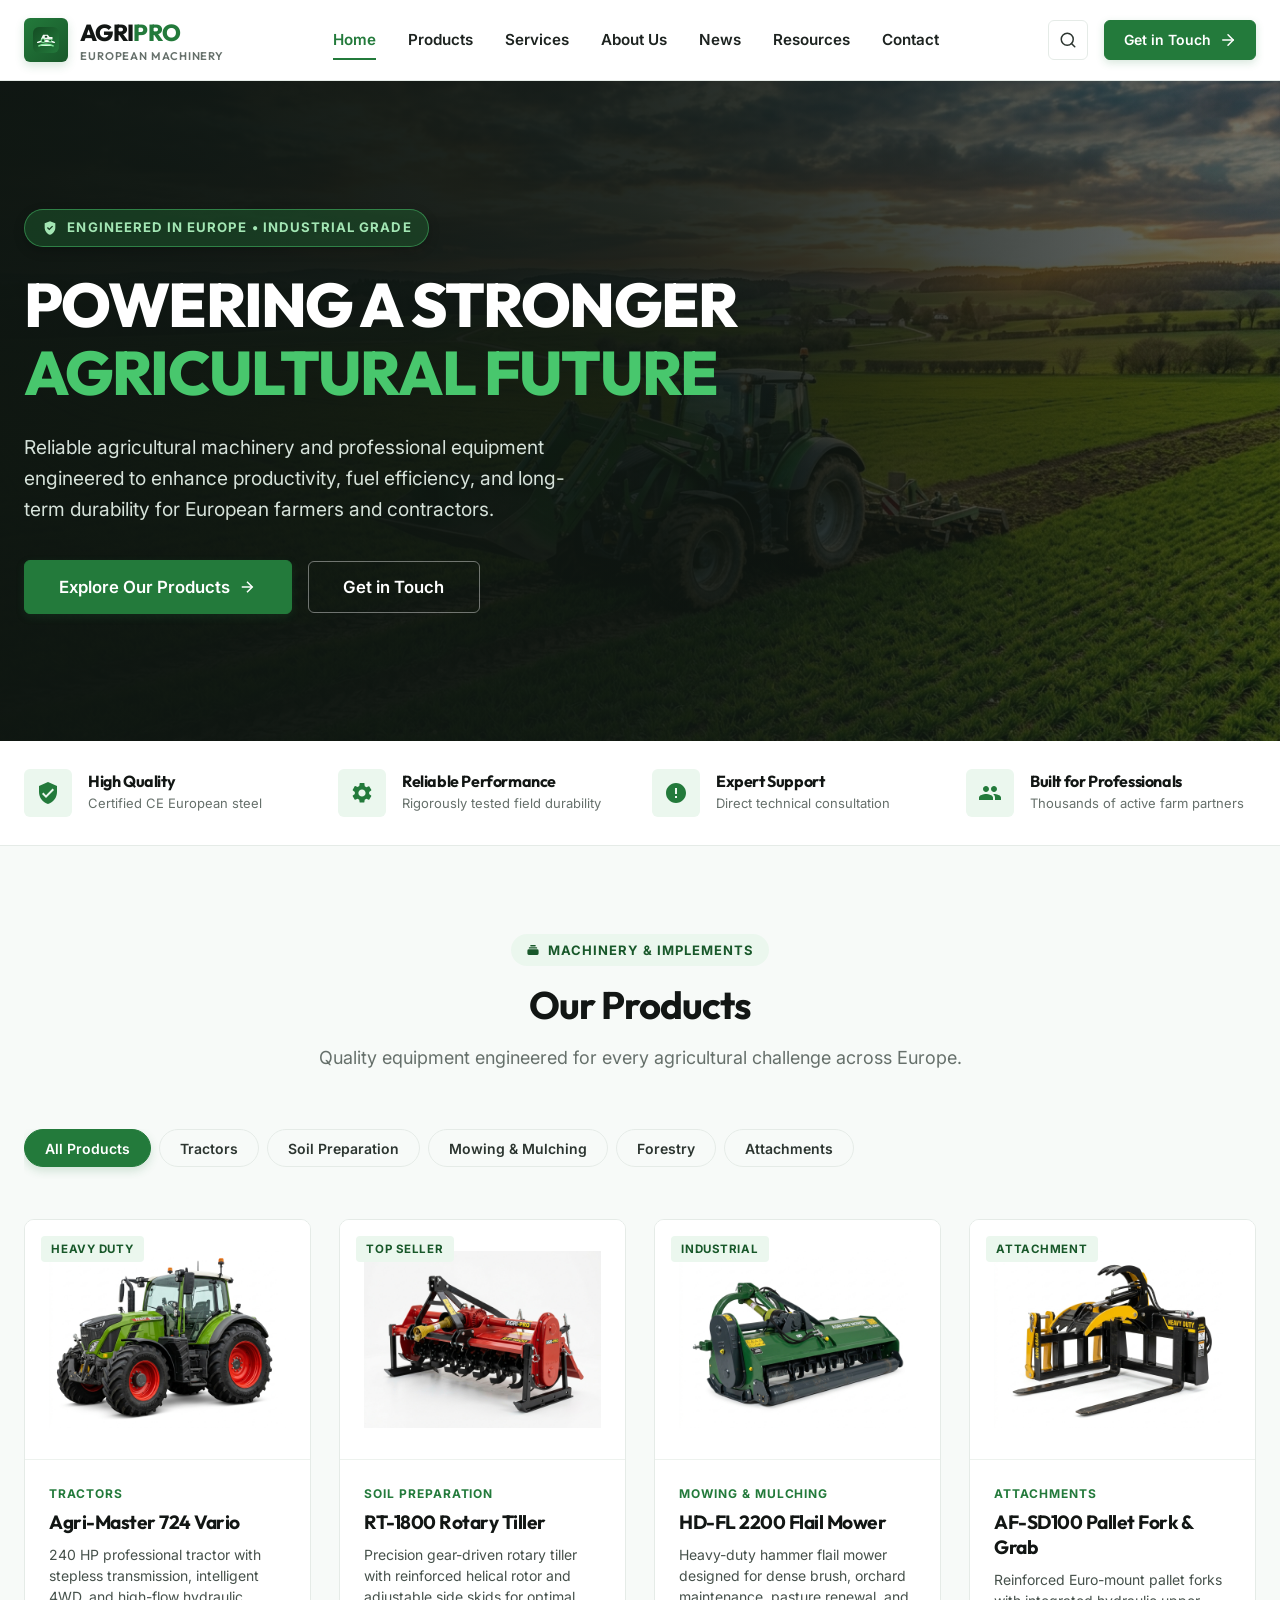
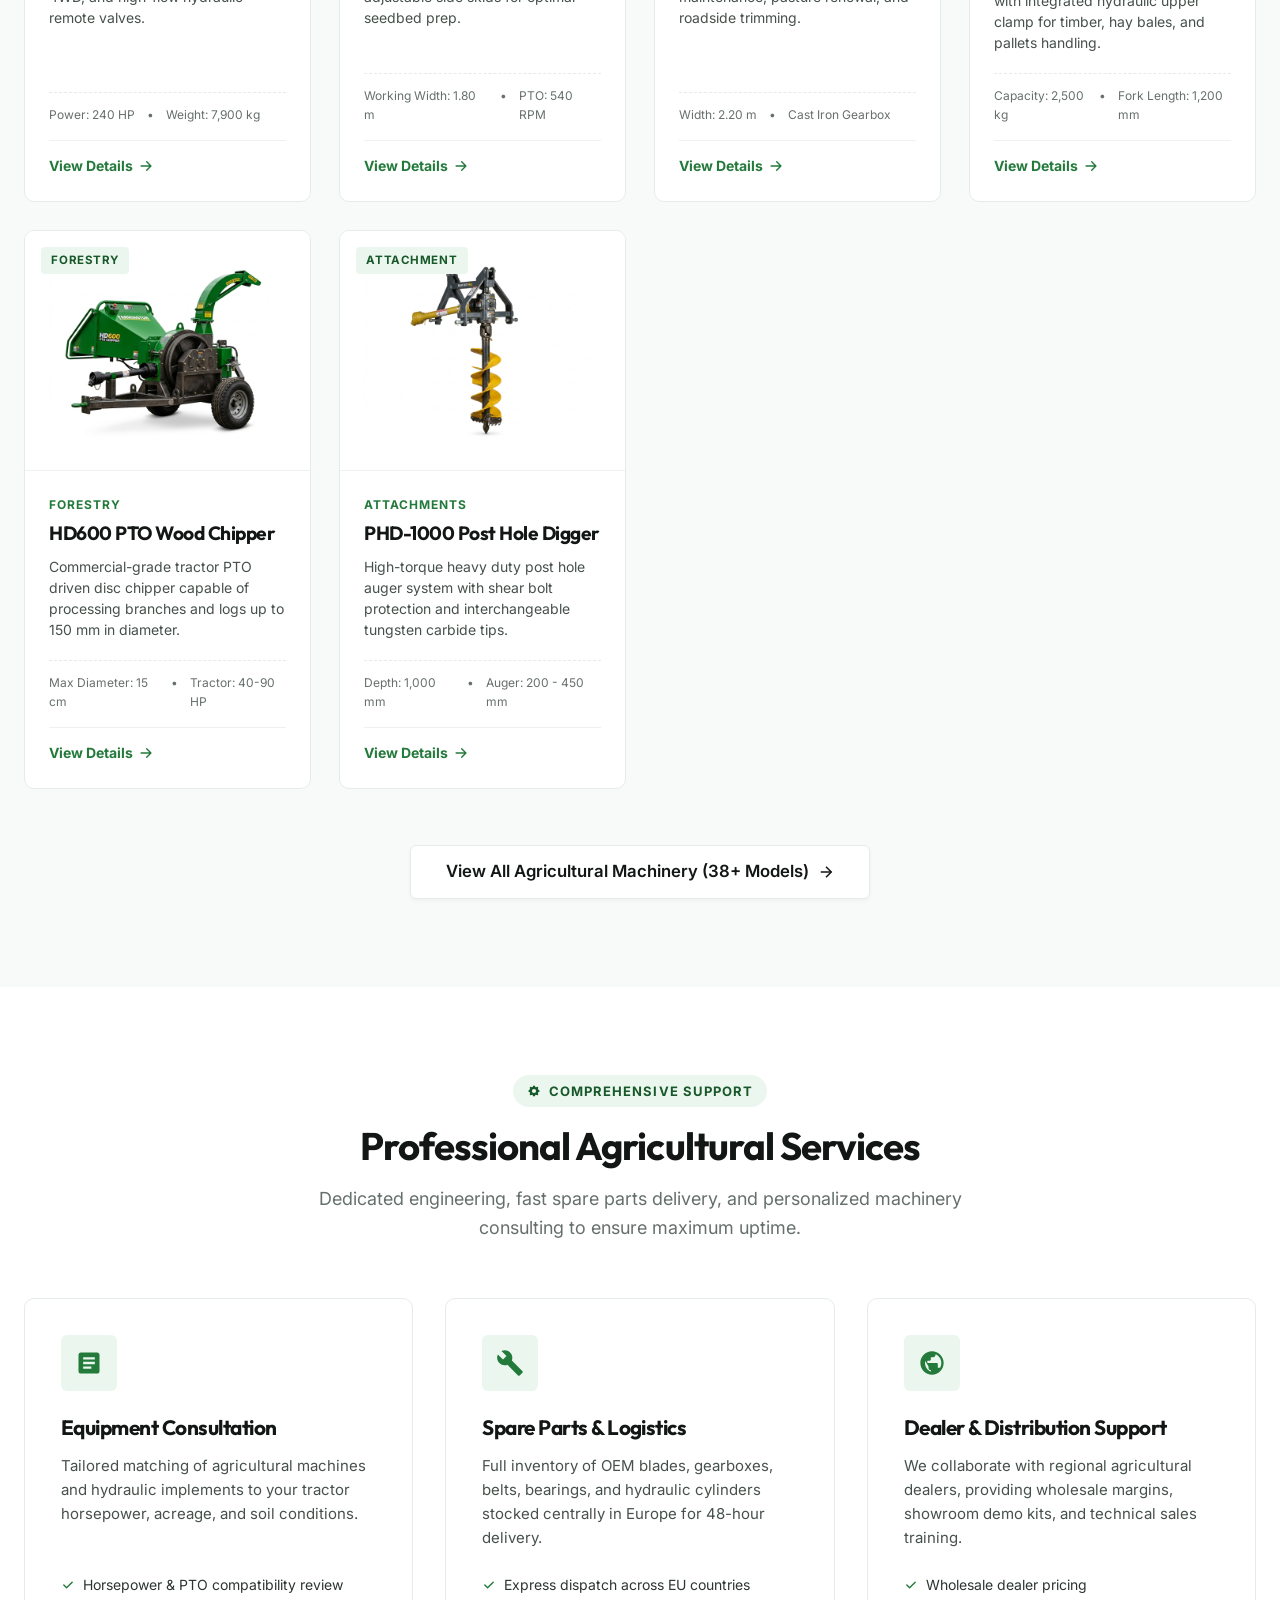
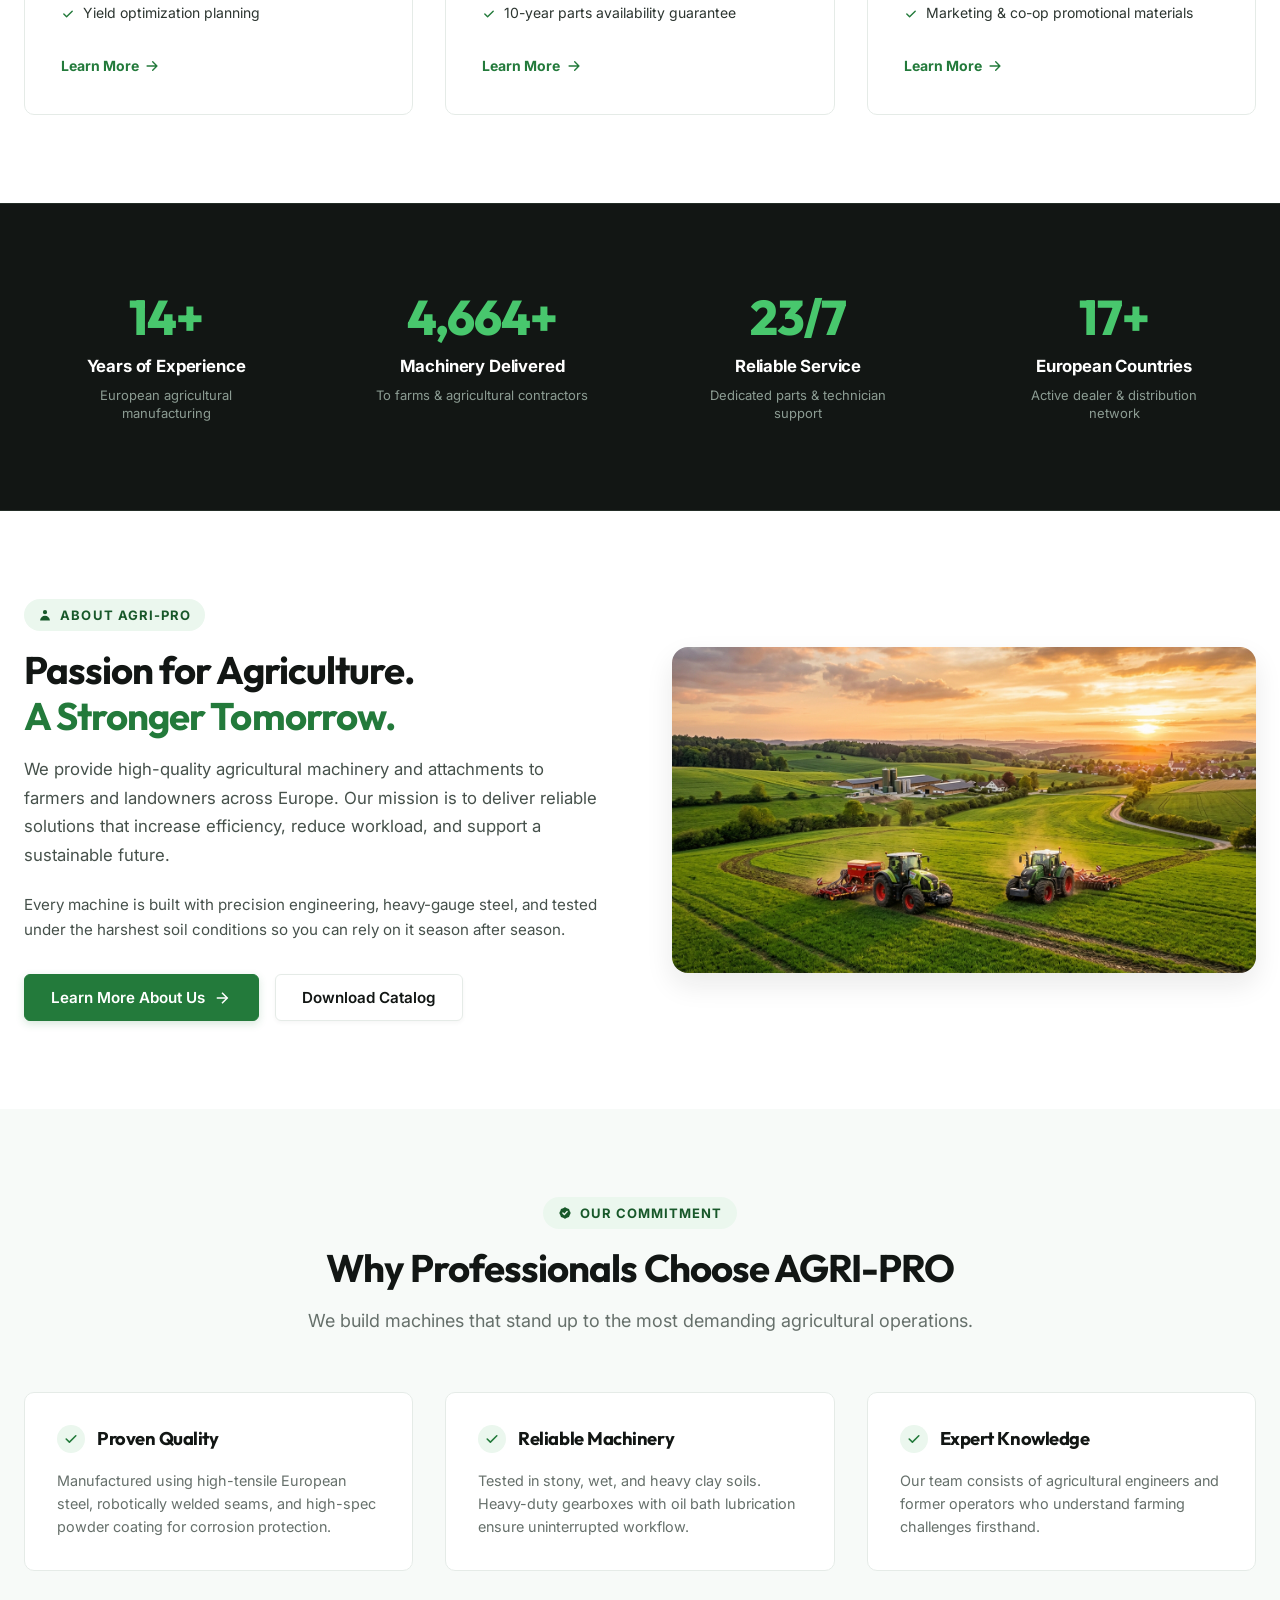
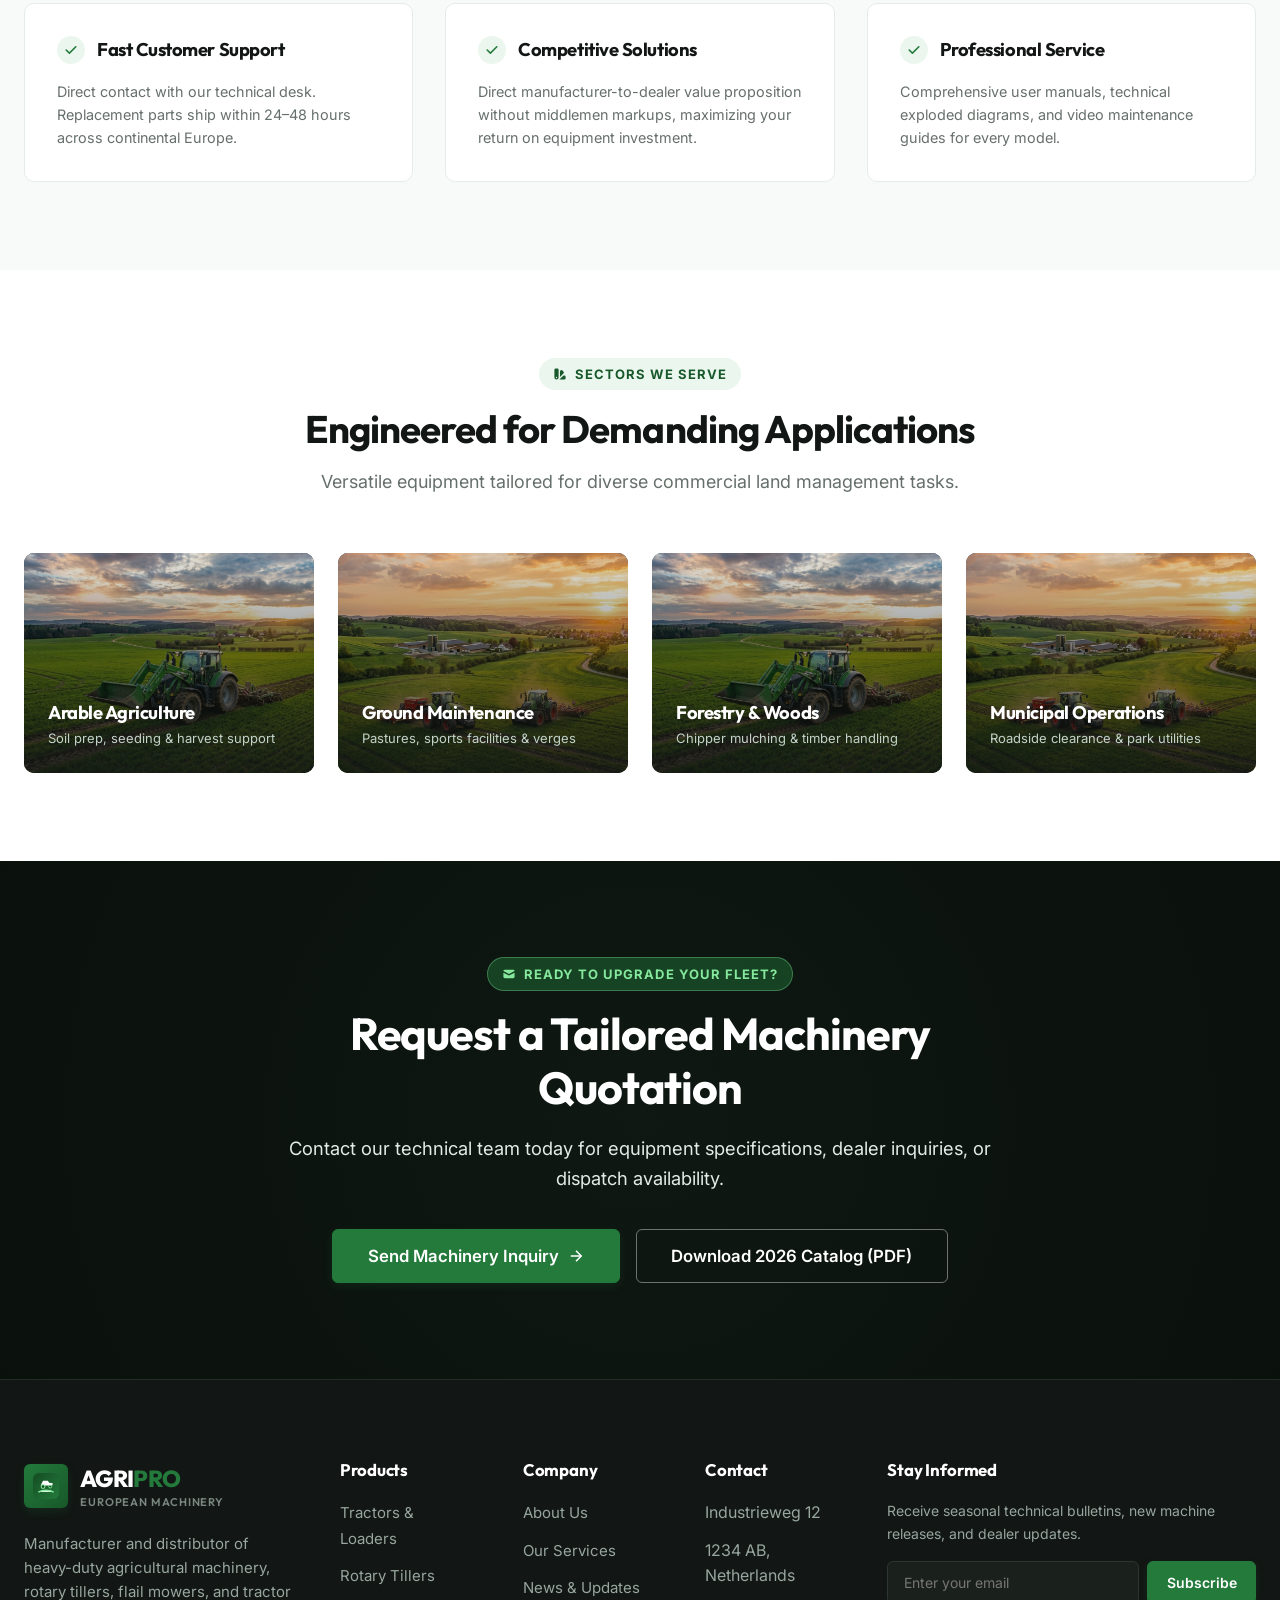
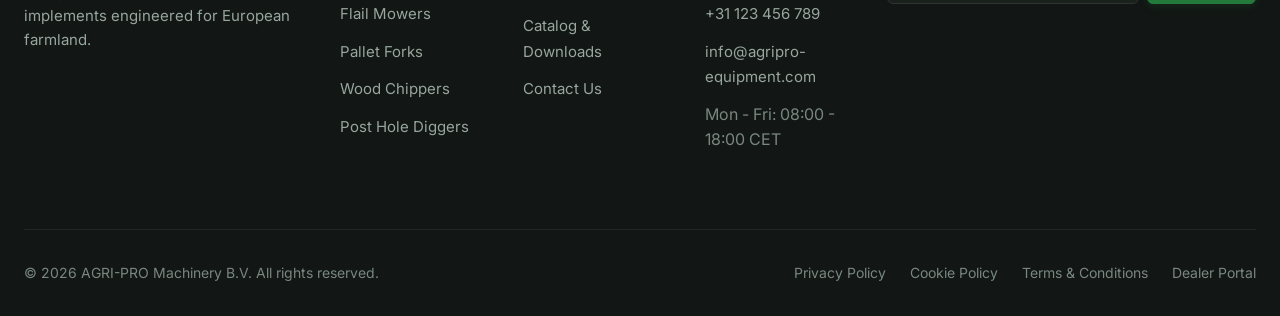
==== agri-pro/index.html @ d352b0c7 "deploy: ad2d31ff90c8fad6c8af17a814a53f827ebada97" ====
<!DOCTYPE html>
<html lang="en">
<head>
  <meta charset="UTF-8">
  <meta name="viewport" content="width=device-width, initial-scale=1.0">
  <title>AGRI-PRO | European Agricultural Machinery & Equipment</title>
  <meta name="description" content="Reliable European agricultural machinery, attachments and professional implements designed for peak productivity, durability, and performance.">
  <meta name="keywords" content="agricultural machinery, tractors, flail mowers, rotary tillers, farm equipment, European machinery">
  
  <!-- Open Graph / Meta -->
  <meta property="og:title" content="AGRI-PRO | European Agricultural Machinery & Equipment">
  <meta property="og:description" content="Built for agriculture professionals across Europe. High-performance tractors, tillers, mowers, and implements.">
  <meta property="og:type" content="website">
  <meta property="og:image" content="images/hero-tractor.jpg">

  <!-- Stylesheets -->
  <link rel="stylesheet" href="css/main.css">
  <link rel="stylesheet" href="css/components.css">
  <link rel="stylesheet" href="css/responsive.css">
</head>
<body>

  <!-- Sticky Site Header -->
  <header class="site-header" id="main-header">
    <div class="container">
      <div class="header-inner">
        <!-- Brand Logo -->
        <a href="index.html" class="brand-logo" aria-label="AGRI-PRO Home">
          <div class="brand-logo-icon">
            <svg viewBox="0 0 44 44" fill="none" xmlns="http://www.w3.org/2000/svg">
              <rect width="44" height="44" rx="10" fill="url(#brandGrad)" />
              <!-- Agricultural ground furrows -->
              <path d="M10 32C15.5 28.5 28.5 28.5 34 32" stroke="#85E89D" stroke-width="2.6" stroke-linecap="round" />
              <path d="M8 26C15 22.5 29 22.5 36 26" stroke="#FFFFFF" stroke-width="2.4" stroke-linecap="round" />
              <!-- Geometric tractor profile -->
              <path d="M13 21L17 13H25L28 17H33V21H13Z" fill="#FFFFFF" fill-opacity="0.95" />
              <circle cx="17" cy="23" r="3.2" fill="#144C23" stroke="#85E89D" stroke-width="1.8" />
              <circle cx="29" cy="23" r="2.4" fill="#144C23" stroke="#85E89D" stroke-width="1.6" />
              <path d="M20 15H24V18H20V15Z" fill="#144C23" />
              <defs>
                <linearGradient id="brandGrad" x1="0" y1="0" x2="44" y2="44" gradientUnits="userSpaceOnUse">
                  <stop stop-color="#144C23" />
                  <stop offset="1" stop-color="#237A3B" />
                </linearGradient>
              </defs>
            </svg>
          </div>
          <div>
            <div class="brand-logo-text">AGRI<span>PRO</span></div>
            <span class="brand-tagline">European Machinery</span>
          </div>
        </a>

        <!-- Desktop Navigation -->
        <nav class="desktop-nav" aria-label="Main Navigation">
          <a href="index.html" class="nav-link">Home</a>
          <a href="products.html" class="nav-link">Products</a>
          <a href="services.html" class="nav-link">Services</a>
          <a href="about.html" class="nav-link">About Us</a>
          <a href="news.html" class="nav-link">News</a>
          <a href="resources.html" class="nav-link">Resources</a>
          <a href="contact.html" class="nav-link">Contact</a>
        </nav>

        <!-- Header Actions -->
        <div class="header-actions">
          <button class="search-trigger-btn" aria-label="Search machinery">
            <svg width="18" height="18" viewBox="0 0 24 24" fill="none" stroke="currentColor" stroke-width="2" stroke-linecap="round" stroke-linejoin="round">
              <circle cx="11" cy="11" r="8"></circle>
              <line x1="21" y1="21" x2="16.65" y2="16.65"></line>
            </svg>
          </button>
          
          <a href="contact.html" class="btn btn-primary btn-sm">
            <span>Get in Touch</span>
            <svg width="16" height="16" viewBox="0 0 24 24" fill="none" stroke="currentColor" stroke-width="2" stroke-linecap="round" stroke-linejoin="round">
              <line x1="5" y1="12" x2="19" y2="12"></line>
              <polyline points="12 5 19 12 12 19"></polyline>
            </svg>
          </a>

          <!-- Mobile Hamburger Toggle -->
          <button class="hamburger-btn" aria-label="Open Navigation Menu">
            <svg width="22" height="22" viewBox="0 0 24 24" fill="none" stroke="currentColor" stroke-width="2" stroke-linecap="round" stroke-linejoin="round">
              <line x1="3" y1="12" x2="21" y2="12"></line>
              <line x1="3" y1="6" x2="21" y2="6"></line>
              <line x1="3" y1="18" x2="21" y2="18"></line>
            </svg>
          </button>
        </div>
      </div>
    </div>
  </header>

  <!-- Mobile Drawer Navigation -->
  <div class="mobile-nav-backdrop"></div>
  <aside class="mobile-nav-drawer" aria-label="Mobile Navigation">
    <div class="mobile-nav-header">
      <div class="brand-logo">
        <div class="brand-logo-icon">
          <svg viewBox="0 0 44 44" fill="none" xmlns="http://www.w3.org/2000/svg">
            <rect width="44" height="44" rx="10" fill="#237A3B" />
            <path d="M10 32C15.5 28.5 28.5 28.5 34 32" stroke="#85E89D" stroke-width="2.6" stroke-linecap="round" />
            <path d="M13 21L17 13H25L28 17H33V21H13Z" fill="#FFFFFF" />
            <circle cx="17" cy="23" r="3.2" fill="#144C23" stroke="#85E89D" stroke-width="1.8" />
            <circle cx="29" cy="23" r="2.4" fill="#144C23" stroke="#85E89D" stroke-width="1.6" />
          </svg>
        </div>
        <div class="brand-logo-text">AGRI<span>PRO</span></div>
      </div>
      <button class="mobile-close-btn" aria-label="Close Navigation">
        <svg width="22" height="22" viewBox="0 0 24 24" fill="none" stroke="currentColor" stroke-width="2">
          <line x1="18" y1="6" x2="6" y2="18"></line>
          <line x1="6" y1="6" x2="18" y2="18"></line>
        </svg>
      </button>
    </div>

    <nav class="mobile-nav-links">
      <a href="index.html">Home</a>
      <a href="products.html">Products</a>
      <a href="services.html">Services</a>
      <a href="about.html">About Us</a>
      <a href="news.html">News & Articles</a>
      <a href="resources.html">Resources & Downloads</a>
      <a href="contact.html">Contact Us</a>
    </nav>

    <div class="mobile-nav-footer">
      <p>Direct Inquiries & Support</p>
      <a href="tel:+31123456789">+31 (0) 123 456 789</a>
      <div style="margin-top: 1rem;">
        <a href="contact.html" class="btn btn-primary" style="width: 100%;">Request Quote</a>
      </div>
    </div>
  </aside>

  <!-- Search Modal -->
  <div class="search-modal">
    <div class="search-modal-card">
      <div class="search-input-box">
        <svg width="22" height="22" viewBox="0 0 24 24" fill="none" stroke="currentColor" stroke-width="2">
          <circle cx="11" cy="11" r="8"></circle>
          <line x1="21" y1="21" x2="16.65" y2="16.65"></line>
        </svg>
        <input type="text" placeholder="Search tractors, tillers, flail mowers, spare parts...">
        <button class="search-close-btn" aria-label="Close search">
          <svg width="20" height="20" viewBox="0 0 24 24" fill="none" stroke="currentColor" stroke-width="2">
            <line x1="18" y1="6" x2="6" y2="18"></line>
            <line x1="6" y1="6" x2="18" y2="18"></line>
          </svg>
        </button>
      </div>
      <p style="margin-top: 1rem; font-size: 0.85rem; color: var(--text-muted);">
        Popular searches: Rotary Tillers, Flail Mowers, Pallet Forks, 3-Point Hitch Attachments, PTO Wood Chippers
      </p>
    </div>
  </div>

  <main>
    <!-- HERO SECTION WITH VIDEO BACKGROUND -->
    <section class="hero-section">
      <!-- Background Video with Fallback Poster Image -->
      <video class="hero-video-bg" autoplay muted loop playsinline poster="images/hero-tractor.jpg">
        <source src="videos/drone.mp4" type="video/mp4">
        <source src="drone.mp4" type="video/mp4">
        <source src="videos/hero-machinery.mp4" type="video/mp4">
      </video>
      <div class="hero-overlay"></div>

      <div class="container">
        <div class="hero-content reveal-fade is-revealed">
          <div class="hero-tag">
            <!-- CE European Certified Quality Shield Icon -->
            <svg viewBox="0 0 24 24" fill="currentColor">
              <path d="M12 2L4 5v6.09c0 5.05 3.41 9.76 8 10.91 4.59-1.15 8-5.86 8-10.91V5l-8-3zm-1.06 13.54L7.4 12l1.41-1.41 2.12 2.12 4.24-4.24 1.41 1.41-5.64 5.66z"/>
            </svg>
            <span>Engineered in Europe &bull; Industrial Grade</span>
          </div>
          <h1 class="hero-title">
            Powering a Stronger
            <span class="text-green">Agricultural Future</span>
          </h1>
          <p class="hero-description">
            Reliable agricultural machinery and professional equipment engineered to enhance productivity, fuel efficiency, and long-term durability for European farmers and contractors.
          </p>
          <div class="hero-cta-group">
            <a href="products.html" class="btn btn-primary btn-lg">
              <span>Explore Our Products</span>
              <svg width="18" height="18" viewBox="0 0 24 24" fill="none" stroke="currentColor" stroke-width="2">
                <line x1="5" y1="12" x2="19" y2="12"></line>
                <polyline points="12 5 19 12 12 19"></polyline>
              </svg>
            </a>
            <a href="contact.html" class="btn btn-outline-white btn-lg">
              <span>Get in Touch</span>
            </a>
          </div>
        </div>
      </div>
    </section>

    <!-- TRUST / VALUE INDICATORS STRIP -->
    <section class="trust-strip">
      <div class="container">
        <div class="trust-grid stagger-items reveal-fade">
          <div class="trust-item">
            <div class="trust-icon-box">
              <svg viewBox="0 0 24 24">
                <path d="M12 1L3 5v6c0 5.55 3.84 10.74 9 12 5.16-1.26 9-6.45 9-12V5l-9-4zm-2 16l-4-4 1.41-1.41L10 14.17l6.59-6.59L18 9l-8 8z"/>
              </svg>
            </div>
            <div class="trust-text">
              <h4>High Quality</h4>
              <p>Certified CE European steel</p>
            </div>
          </div>

          <div class="trust-item">
            <div class="trust-icon-box">
              <svg viewBox="0 0 24 24">
                <path d="M19.14 12.94c.04-.3.06-.61.06-.94 0-.32-.02-.64-.07-.94l2.03-1.58a.49.49 0 0 0 .12-.61l-1.92-3.32a.488.488 0 0 0-.59-.22l-2.39.96c-.5-.38-1.03-.7-1.62-.94l-.36-2.54A.484.484 0 0 0 13.9 2h-3.8c-.24 0-.44.17-.47.41l-.36 2.54c-.59.24-1.13.57-1.62.94l-2.39-.96c-.22-.08-.47 0-.59.22L2.74 8.87c-.12.21-.08.47.12.61l2.03 1.58c-.05.3-.09.63-.09.94s.02.64.07.94l-2.03 1.58a.49.49 0 0 0-.12.61l1.92 3.32c.12.22.37.29.59.22l2.39-.96c.5.38 1.03.7 1.62.94l.36 2.54c.05.24.24.41.48.41h3.8c.24 0 .44-.17.47-.41l.36-2.54c.59-.24 1.13-.56 1.62-.94l2.39.96c.22.08.47 0 .59-.22l1.92-3.32c.12-.22.07-.47-.12-.61l-2.01-1.58zM12 15.6c-1.98 0-3.6-1.62-3.6-3.6s1.62-3.6 3.6-3.6 3.6 1.62 3.6 3.6-1.62 3.6-3.6 3.6z"/>
              </svg>
            </div>
            <div class="trust-text">
              <h4>Reliable Performance</h4>
              <p>Rigorously tested field durability</p>
            </div>
          </div>

          <div class="trust-item">
            <div class="trust-icon-box">
              <svg viewBox="0 0 24 24">
                <path d="M12 2C6.48 2 2 6.48 2 12s4.48 10 10 10 10-4.48 10-10S17.52 2 12 2zm1 15h-2v-2h2v2zm0-4h-2V7h2v6z"/>
              </svg>
            </div>
            <div class="trust-text">
              <h4>Expert Support</h4>
              <p>Direct technical consultation</p>
            </div>
          </div>

          <div class="trust-item">
            <div class="trust-icon-box">
              <svg viewBox="0 0 24 24">
                <path d="M16 11c1.66 0 2.99-1.34 2.99-3S17.66 5 16 5c-1.66 0-3 1.34-3 3s1.34 3 3 3zm-8 0c1.66 0 2.99-1.34 2.99-3S9.66 5 8 5C6.34 5 5 6.34 5 8s1.34 3 3 3zm0 2c-2.33 0-7 1.17-7 3.5V19h14v-2.5c0-2.33-4.67-3.5-7-3.5zm8 0c-.29 0-.62.02-.97.05 1.16.84 1.97 1.97 1.97 3.45V19h6v-2.5c0-2.33-4.67-3.5-7-3.5z"/>
              </svg>
            </div>
            <div class="trust-text">
              <h4>Built for Professionals</h4>
              <p>Thousands of active farm partners</p>
            </div>
          </div>
        </div>
      </div>
    </section>

    <!-- PRODUCTS SHOWCASE SECTION -->
    <section class="section-padding bg-light" id="products">
      <div class="container">
        <div class="section-header text-center reveal-fade">
          <div class="section-tag">
            <svg viewBox="0 0 20 20"><path d="M7 3a1 1 0 000 2h6a1 1 0 100-2H7zM4 7a1 1 0 011-1h10a1 1 0 110 2H5a1 1 0 01-1-1zM2 11a2 2 0 012-2h12a2 2 0 012 2v4a2 2 0 01-2 2H4a2 2 0 01-2-2v-4z"/></svg>
            <span>Machinery & Implements</span>
          </div>
          <h2 class="section-title">Our Products</h2>
          <p class="section-subtitle">Quality equipment engineered for every agricultural challenge across Europe.</p>
        </div>

        <!-- Filter Buttons -->
        <div class="filter-tabs-wrapper reveal-fade">
          <button class="filter-btn active" data-filter="all">All Products</button>
          <button class="filter-btn" data-filter="tractors">Tractors</button>
          <button class="filter-btn" data-filter="soil">Soil Preparation</button>
          <button class="filter-btn" data-filter="mowing">Mowing & Mulching</button>
          <button class="filter-btn" data-filter="forestry">Forestry</button>
          <button class="filter-btn" data-filter="attachments">Attachments</button>
        </div>

        <!-- Products Grid -->
        <div class="products-grid stagger-items reveal-fade">
          <!-- Card 1: Tractor -->
          <article class="product-card" data-category="tractors">
            <div class="product-image-box">
              <span class="product-badge">Heavy Duty</span>
              <img src="images/product-tractor.jpg" alt="Vario 724 Agricultural Tractor" loading="lazy">
            </div>
            <div class="product-content">
              <span class="product-category">Tractors</span>
              <h3 class="product-title">Agri-Master 724 Vario</h3>
              <p class="product-excerpt">240 HP professional tractor with stepless transmission, intelligent 4WD, and high-flow hydraulic remote valves.</p>
              <div class="product-meta-specs">
                <span class="product-meta-item">Power: 240 HP</span>
                <span>&bull;</span>
                <span class="product-meta-item">Weight: 7,900 kg</span>
              </div>
              <div class="product-cta-row">
                <a href="product-detail.html" class="product-link-btn">
                  <span>View Details</span>
                  <svg viewBox="0 0 20 20"><path fill-rule="evenodd" d="M10.293 3.293a1 1 0 011.414 0l6 6a1 1 0 010 1.414l-6 6a1 1 0 01-1.414-1.414L14.586 11H3a1 1 0 110-2h11.586l-4.293-4.293a1 1 0 010-1.414z" clip-rule="evenodd"/></svg>
                </a>
              </div>
            </div>
          </article>

          <!-- Card 2: Rotary Tiller -->
          <article class="product-card" data-category="soil">
            <div class="product-image-box">
              <span class="product-badge">Top Seller</span>
              <img src="images/product-rotary-tiller.jpg" alt="RT-1800 Heavy Duty Rotary Tiller" loading="lazy">
            </div>
            <div class="product-content">
              <span class="product-category">Soil Preparation</span>
              <h3 class="product-title">RT-1800 Rotary Tiller</h3>
              <p class="product-excerpt">Precision gear-driven rotary tiller with reinforced helical rotor and adjustable side skids for optimal seedbed prep.</p>
              <div class="product-meta-specs">
                <span class="product-meta-item">Working Width: 1.80 m</span>
                <span>&bull;</span>
                <span class="product-meta-item">PTO: 540 RPM</span>
              </div>
              <div class="product-cta-row">
                <a href="product-detail.html" class="product-link-btn">
                  <span>View Details</span>
                  <svg viewBox="0 0 20 20"><path fill-rule="evenodd" d="M10.293 3.293a1 1 0 011.414 0l6 6a1 1 0 010 1.414l-6 6a1 1 0 01-1.414-1.414L14.586 11H3a1 1 0 110-2h11.586l-4.293-4.293a1 1 0 010-1.414z" clip-rule="evenodd"/></svg>
                </a>
              </div>
            </div>
          </article>

          <!-- Card 3: Flail Mower -->
          <article class="product-card" data-category="mowing">
            <div class="product-image-box">
              <span class="product-badge">Industrial</span>
              <img src="images/product-flail-mower.jpg" alt="HD-FL 2200 Agricultural Flail Mower" loading="lazy">
            </div>
            <div class="product-content">
              <span class="product-category">Mowing & Mulching</span>
              <h3 class="product-title">HD-FL 2200 Flail Mower</h3>
              <p class="product-excerpt">Heavy-duty hammer flail mower designed for dense brush, orchard maintenance, pasture renewal, and roadside trimming.</p>
              <div class="product-meta-specs">
                <span class="product-meta-item">Width: 2.20 m</span>
                <span>&bull;</span>
                <span class="product-meta-item">Cast Iron Gearbox</span>
              </div>
              <div class="product-cta-row">
                <a href="product-detail.html" class="product-link-btn">
                  <span>View Details</span>
                  <svg viewBox="0 0 20 20"><path fill-rule="evenodd" d="M10.293 3.293a1 1 0 011.414 0l6 6a1 1 0 010 1.414l-6 6a1 1 0 01-1.414-1.414L14.586 11H3a1 1 0 110-2h11.586l-4.293-4.293a1 1 0 010-1.414z" clip-rule="evenodd"/></svg>
                </a>
              </div>
            </div>
          </article>

          <!-- Card 4: Pallet Forks Attachment -->
          <article class="product-card" data-category="attachments">
            <div class="product-image-box">
              <span class="product-badge">Attachment</span>
              <img src="images/product-pallet-fork.jpg" alt="AF-SD100 Heavy Duty Pallet Forks" loading="lazy">
            </div>
            <div class="product-content">
              <span class="product-category">Attachments</span>
              <h3 class="product-title">AF-SD100 Pallet Fork & Grab</h3>
              <p class="product-excerpt">Reinforced Euro-mount pallet forks with integrated hydraulic upper clamp for timber, hay bales, and pallets handling.</p>
              <div class="product-meta-specs">
                <span class="product-meta-item">Capacity: 2,500 kg</span>
                <span>&bull;</span>
                <span class="product-meta-item">Fork Length: 1,200 mm</span>
              </div>
              <div class="product-cta-row">
                <a href="product-detail.html" class="product-link-btn">
                  <span>View Details</span>
                  <svg viewBox="0 0 20 20"><path fill-rule="evenodd" d="M10.293 3.293a1 1 0 011.414 0l6 6a1 1 0 010 1.414l-6 6a1 1 0 01-1.414-1.414L14.586 11H3a1 1 0 110-2h11.586l-4.293-4.293a1 1 0 010-1.414z" clip-rule="evenodd"/></svg>
                </a>
              </div>
            </div>
          </article>

          <!-- Card 5: Wood Chipper -->
          <article class="product-card" data-category="forestry">
            <div class="product-image-box">
              <span class="product-badge">Forestry</span>
              <img src="images/product-wood-chipper.jpg" alt="HD600 PTO Wood Chipper" loading="lazy">
            </div>
            <div class="product-content">
              <span class="product-category">Forestry</span>
              <h3 class="product-title">HD600 PTO Wood Chipper</h3>
              <p class="product-excerpt">Commercial-grade tractor PTO driven disc chipper capable of processing branches and logs up to 150 mm in diameter.</p>
              <div class="product-meta-specs">
                <span class="product-meta-item">Max Diameter: 15 cm</span>
                <span>&bull;</span>
                <span class="product-meta-item">Tractor: 40-90 HP</span>
              </div>
              <div class="product-cta-row">
                <a href="product-detail.html" class="product-link-btn">
                  <span>View Details</span>
                  <svg viewBox="0 0 20 20"><path fill-rule="evenodd" d="M10.293 3.293a1 1 0 011.414 0l6 6a1 1 0 010 1.414l-6 6a1 1 0 01-1.414-1.414L14.586 11H3a1 1 0 110-2h11.586l-4.293-4.293a1 1 0 010-1.414z" clip-rule="evenodd"/></svg>
                </a>
              </div>
            </div>
          </article>

          <!-- Card 6: Post Hole Digger -->
          <article class="product-card" data-category="attachments">
            <div class="product-image-box">
              <span class="product-badge">Attachment</span>
              <img src="images/product-post-hole-digger.jpg" alt="PHD-1000 Post Hole Digger" loading="lazy">
            </div>
            <div class="product-content">
              <span class="product-category">Attachments</span>
              <h3 class="product-title">PHD-1000 Post Hole Digger</h3>
              <p class="product-excerpt">High-torque heavy duty post hole auger system with shear bolt protection and interchangeable tungsten carbide tips.</p>
              <div class="product-meta-specs">
                <span class="product-meta-item">Depth: 1,000 mm</span>
                <span>&bull;</span>
                <span class="product-meta-item">Auger: 200 - 450 mm</span>
              </div>
              <div class="product-cta-row">
                <a href="product-detail.html" class="product-link-btn">
                  <span>View Details</span>
                  <svg viewBox="0 0 20 20"><path fill-rule="evenodd" d="M10.293 3.293a1 1 0 011.414 0l6 6a1 1 0 010 1.414l-6 6a1 1 0 01-1.414-1.414L14.586 11H3a1 1 0 110-2h11.586l-4.293-4.293a1 1 0 010-1.414z" clip-rule="evenodd"/></svg>
                </a>
              </div>
            </div>
          </article>
        </div>

        <div style="text-align: center; margin-top: 3.5rem;" class="reveal-fade">
          <a href="products.html" class="btn btn-secondary btn-lg">
            <span>View All Agricultural Machinery (38+ Models)</span>
            <svg width="18" height="18" viewBox="0 0 24 24" fill="none" stroke="currentColor" stroke-width="2"><line x1="5" y1="12" x2="19" y2="12"></line><polyline points="12 5 19 12 12 19"></polyline></svg>
          </a>
        </div>
      </div>
    </section>

    <!-- SERVICES SECTION -->
    <section class="section-padding" id="services">
      <div class="container">
        <div class="section-header text-center reveal-fade">
          <div class="section-tag">
            <svg viewBox="0 0 20 20"><path fill-rule="evenodd" d="M11.49 3.17c-.38-1.56-2.6-1.56-2.98 0a1.532 1.532 0 01-2.286.948c-1.372-.836-2.942.734-2.106 2.106.54.886.061 2.042-.947 2.287-1.561.379-1.561 2.6 0 2.978a1.532 1.532 0 01.947 2.287c-.836 1.372.734 2.942 2.106 2.106a1.532 1.532 0 012.287.947c.379 1.561 2.6 1.561 2.978 0a1.533 1.533 0 012.287-.947c1.372.836 2.942-.734 2.106-2.106a1.533 1.533 0 01.947-2.287c1.561-.379 1.561-2.6 0-2.978a1.532 1.532 0 01-.947-2.287c.836-1.372-.734-2.942-2.106-2.106a1.532 1.532 0 01-2.287-.947zM10 13a3 3 0 100-6 3 3 0 000 6z" clip-rule="evenodd"/></svg>
            <span>Comprehensive Support</span>
          </div>
          <h2 class="section-title">Professional Agricultural Services</h2>
          <p class="section-subtitle">Dedicated engineering, fast spare parts delivery, and personalized machinery consulting to ensure maximum uptime.</p>
        </div>

        <div class="services-grid stagger-items reveal-fade">
          <!-- Service 1 -->
          <div class="service-card">
            <div class="service-icon-box">
              <svg viewBox="0 0 24 24"><path d="M19 3H5c-1.1 0-2 .9-2 2v14c0 1.1.9 2 2 2h14c1.1 0 2-.9 2-2V5c0-1.1-.9-2-2-2zm-5 14H7v-2h7v2zm3-4H7v-2h10v2zm0-4H7V7h10v2z"/></svg>
            </div>
            <h3 class="service-title">Equipment Consultation</h3>
            <p class="service-description">Tailored matching of agricultural machines and hydraulic implements to your tractor horsepower, acreage, and soil conditions.</p>
            <ul class="service-features-list">
              <li>
                <svg viewBox="0 0 20 20"><path fill-rule="evenodd" d="M16.707 5.293a1 1 0 010 1.414l-8 8a1 1 0 01-1.414 0l-4-4a1 1 0 011.414-1.414L8 12.586l7.293-7.293a1 1 0 011.414 0z" clip-rule="evenodd"/></svg>
                <span>Horsepower & PTO compatibility review</span>
              </li>
              <li>
                <svg viewBox="0 0 20 20"><path fill-rule="evenodd" d="M16.707 5.293a1 1 0 010 1.414l-8 8a1 1 0 01-1.414 0l-4-4a1 1 0 011.414-1.414L8 12.586l7.293-7.293a1 1 0 011.414 0z" clip-rule="evenodd"/></svg>
                <span>Yield optimization planning</span>
              </li>
            </ul>
            <a href="services.html" class="product-link-btn">
              <span>Learn More</span>
              <svg viewBox="0 0 20 20"><path fill-rule="evenodd" d="M10.293 3.293a1 1 0 011.414 0l6 6a1 1 0 010 1.414l-6 6a1 1 0 01-1.414-1.414L14.586 11H3a1 1 0 110-2h11.586l-4.293-4.293a1 1 0 010-1.414z" clip-rule="evenodd"/></svg>
            </a>
          </div>

          <!-- Service 2 -->
          <div class="service-card">
            <div class="service-icon-box">
              <svg viewBox="0 0 24 24"><path d="M22.7 19l-9.1-9.1c.9-2.3.4-5-1.5-6.9-2-2-5-2.4-7.4-1.3L9 6 6 9 1.6 4.7C.4 7.1.9 10.1 2.9 12.1c1.9 1.9 4.6 2.4 6.9 1.5l9.1 9.1c.4.4 1 .4 1.4 0l2.3-2.3c.5-.4.5-1.1.1-1.4z"/></svg>
            </div>
            <h3 class="service-title">Spare Parts & Logistics</h3>
            <p class="service-description">Full inventory of OEM blades, gearboxes, belts, bearings, and hydraulic cylinders stocked centrally in Europe for 48-hour delivery.</p>
            <ul class="service-features-list">
              <li>
                <svg viewBox="0 0 20 20"><path fill-rule="evenodd" d="M16.707 5.293a1 1 0 010 1.414l-8 8a1 1 0 01-1.414 0l-4-4a1 1 0 011.414-1.414L8 12.586l7.293-7.293a1 1 0 011.414 0z" clip-rule="evenodd"/></svg>
                <span>Express dispatch across EU countries</span>
              </li>
              <li>
                <svg viewBox="0 0 20 20"><path fill-rule="evenodd" d="M16.707 5.293a1 1 0 010 1.414l-8 8a1 1 0 01-1.414 0l-4-4a1 1 0 011.414-1.414L8 12.586l7.293-7.293a1 1 0 011.414 0z" clip-rule="evenodd"/></svg>
                <span>10-year parts availability guarantee</span>
              </li>
            </ul>
            <a href="services.html" class="product-link-btn">
              <span>Learn More</span>
              <svg viewBox="0 0 20 20"><path fill-rule="evenodd" d="M10.293 3.293a1 1 0 011.414 0l6 6a1 1 0 010 1.414l-6 6a1 1 0 01-1.414-1.414L14.586 11H3a1 1 0 110-2h11.586l-4.293-4.293a1 1 0 010-1.414z" clip-rule="evenodd"/></svg>
            </a>
          </div>

          <!-- Service 3 -->
          <div class="service-card">
            <div class="service-icon-box">
              <svg viewBox="0 0 24 24"><path d="M12 2C6.48 2 2 6.48 2 12s4.48 10 10 10 10-4.48 10-10S17.52 2 12 2zm1 17.93c-3.95-.49-7-3.85-7-7.93 0-.62.08-1.21.21-1.79L9 15v1c0 1.1.9 2 2 2v1.93zm6.9-2.54c-.26-.81-1-1.39-1.9-1.39h-1v-3c0-.55-.45-1-1-1H8v-2h2c.55 0 1-.45 1-1V7h2c1.1 0 2-.9 2-2v-.41c2.93 1.19 5 4.06 5 7.41 0 2.08-.8 3.97-2.1 5.39z"/></svg>
            </div>
            <h3 class="service-title">Dealer & Distribution Support</h3>
            <p class="service-description">We collaborate with regional agricultural dealers, providing wholesale margins, showroom demo kits, and technical sales training.</p>
            <ul class="service-features-list">
              <li>
                <svg viewBox="0 0 20 20"><path fill-rule="evenodd" d="M16.707 5.293a1 1 0 010 1.414l-8 8a1 1 0 01-1.414 0l-4-4a1 1 0 011.414-1.414L8 12.586l7.293-7.293a1 1 0 011.414 0z" clip-rule="evenodd"/></svg>
                <span>Wholesale dealer pricing</span>
              </li>
              <li>
                <svg viewBox="0 0 20 20"><path fill-rule="evenodd" d="M16.707 5.293a1 1 0 010 1.414l-8 8a1 1 0 01-1.414 0l-4-4a1 1 0 011.414-1.414L8 12.586l7.293-7.293a1 1 0 011.414 0z" clip-rule="evenodd"/></svg>
                <span>Marketing & co-op promotional materials</span>
              </li>
            </ul>
            <a href="services.html" class="product-link-btn">
              <span>Learn More</span>
              <svg viewBox="0 0 20 20"><path fill-rule="evenodd" d="M10.293 3.293a1 1 0 011.414 0l6 6a1 1 0 010 1.414l-6 6a1 1 0 01-1.414-1.414L14.586 11H3a1 1 0 110-2h11.586l-4.293-4.293a1 1 0 010-1.414z" clip-rule="evenodd"/></svg>
            </a>
          </div>
        </div>
      </div>
    </section>

    <!-- STATS STRIP SECTION -->
    <section class="stats-strip">
      <div class="container">
        <div class="stats-grid stagger-items reveal-fade">
          <div class="stat-item">
            <div class="stat-number" data-target="15" data-suffix="+">0</div>
            <div class="stat-label">Years of Experience</div>
            <div class="stat-subtext">European agricultural manufacturing</div>
          </div>
          <div class="stat-item">
            <div class="stat-number" data-target="4800" data-suffix="+">0</div>
            <div class="stat-label">Machinery Delivered</div>
            <div class="stat-subtext">To farms & agricultural contractors</div>
          </div>
          <div class="stat-item">
            <div class="stat-number" data-target="24" data-suffix="/7">0</div>
            <div class="stat-label">Reliable Service</div>
            <div class="stat-subtext">Dedicated parts & technician support</div>
          </div>
          <div class="stat-item">
            <div class="stat-number" data-target="18" data-suffix="+">0</div>
            <div class="stat-label">European Countries</div>
            <div class="stat-subtext">Active dealer & distribution network</div>
          </div>
        </div>
      </div>
    </section>

    <!-- ABOUT TEASER SECTION -->
    <section class="section-padding">
      <div class="container">
        <div style="display: grid; grid-template-columns: 1fr 1fr; gap: 4rem; align-items: center;">
          <div class="reveal-left">
            <div class="section-tag">
              <svg viewBox="0 0 20 20"><path fill-rule="evenodd" d="M10 9a3 3 0 100-6 3 3 0 000 6zm-7 9a7 7 0 1114 0H3z" clip-rule="evenodd"/></svg>
              <span>About AGRI-PRO</span>
            </div>
            <h2 class="section-title">Passion for Agriculture.<br><span class="highlight-green">A Stronger Tomorrow.</span></h2>
            <p style="font-size: 1.05rem; line-height: 1.7; color: var(--charcoal-600); margin-bottom: 1.5rem;">
              We provide high-quality agricultural machinery and attachments to farmers and landowners across Europe. Our mission is to deliver reliable solutions that increase efficiency, reduce workload, and support a sustainable future.
            </p>
            <p style="font-size: 0.95rem; line-height: 1.6; color: var(--charcoal-600); margin-bottom: 2rem;">
              Every machine is built with precision engineering, heavy-gauge steel, and tested under the harshest soil conditions so you can rely on it season after season.
            </p>
            <div style="display: flex; gap: 1rem; flex-wrap: wrap;">
              <a href="about.html" class="btn btn-primary">
                <span>Learn More About Us</span>
                <svg width="18" height="18" viewBox="0 0 24 24" fill="none" stroke="currentColor" stroke-width="2"><line x1="5" y1="12" x2="19" y2="12"></line><polyline points="12 5 19 12 12 19"></polyline></svg>
              </a>
              <a href="resources.html" class="btn btn-secondary">
                <span>Download Catalog</span>
              </a>
            </div>
          </div>
          <div class="reveal-right">
            <img src="images/about-machinery.jpg" alt="European agricultural fields with modern tractors" style="border-radius: var(--radius-lg); box-shadow: var(--shadow-lg);" loading="lazy">
          </div>
        </div>
      </div>
    </section>

    <!-- WHY CHOOSE US -->
    <section class="section-padding bg-light">
      <div class="container">
        <div class="section-header text-center reveal-fade">
          <div class="section-tag">
            <svg viewBox="0 0 20 20"><path fill-rule="evenodd" d="M6.267 3.455a3.066 3.066 0 001.745-.723 3.066 3.066 0 013.976 0 3.066 3.066 0 001.745.723 3.066 3.066 0 012.812 2.812c.051.643.304 1.254.723 1.745a3.066 3.066 0 010 3.976 3.066 3.066 0 00-.723 1.745 3.066 3.066 0 01-2.812 2.812 3.066 3.066 0 00-1.745.723 3.066 3.066 0 01-3.976 0 3.066 3.066 0 00-1.745-.723 3.066 3.066 0 01-2.812-2.812 3.066 3.066 0 00-.723-1.745 3.066 3.066 0 010-3.976 3.066 3.066 0 00.723-1.745 3.066 3.066 0 012.812-2.812zm7.44 5.252a1 1 0 00-1.414-1.414L9 10.586 7.707 9.293a1 1 0 00-1.414 1.414l2 2a1 1 0 001.414 0l4-4z" clip-rule="evenodd"/></svg>
            <span>Our Commitment</span>
          </div>
          <h2 class="section-title">Why Professionals Choose AGRI-PRO</h2>
          <p class="section-subtitle">We build machines that stand up to the most demanding agricultural operations.</p>
        </div>

        <div class="why-us-grid stagger-items reveal-fade">
          <div class="feature-box">
            <div class="feature-icon-row">
              <div class="feature-check-icon">
                <svg viewBox="0 0 20 20"><path fill-rule="evenodd" d="M16.707 5.293a1 1 0 010 1.414l-8 8a1 1 0 01-1.414 0l-4-4a1 1 0 011.414-1.414L8 12.586l7.293-7.293a1 1 0 011.414 0z" clip-rule="evenodd"/></svg>
              </div>
              <h4>Proven Quality</h4>
            </div>
            <p>Manufactured using high-tensile European steel, robotically welded seams, and high-spec powder coating for corrosion protection.</p>
          </div>

          <div class="feature-box">
            <div class="feature-icon-row">
              <div class="feature-check-icon">
                <svg viewBox="0 0 20 20"><path fill-rule="evenodd" d="M16.707 5.293a1 1 0 010 1.414l-8 8a1 1 0 01-1.414 0l-4-4a1 1 0 011.414-1.414L8 12.586l7.293-7.293a1 1 0 011.414 0z" clip-rule="evenodd"/></svg>
              </div>
              <h4>Reliable Machinery</h4>
            </div>
            <p>Tested in stony, wet, and heavy clay soils. Heavy-duty gearboxes with oil bath lubrication ensure uninterrupted workflow.</p>
          </div>

          <div class="feature-box">
            <div class="feature-icon-row">
              <div class="feature-check-icon">
                <svg viewBox="0 0 20 20"><path fill-rule="evenodd" d="M16.707 5.293a1 1 0 010 1.414l-8 8a1 1 0 01-1.414 0l-4-4a1 1 0 011.414-1.414L8 12.586l7.293-7.293a1 1 0 011.414 0z" clip-rule="evenodd"/></svg>
              </div>
              <h4>Expert Knowledge</h4>
            </div>
            <p>Our team consists of agricultural engineers and former operators who understand farming challenges firsthand.</p>
          </div>

          <div class="feature-box">
            <div class="feature-icon-row">
              <div class="feature-check-icon">
                <svg viewBox="0 0 20 20"><path fill-rule="evenodd" d="M16.707 5.293a1 1 0 010 1.414l-8 8a1 1 0 01-1.414 0l-4-4a1 1 0 011.414-1.414L8 12.586l7.293-7.293a1 1 0 011.414 0z" clip-rule="evenodd"/></svg>
              </div>
              <h4>Fast Customer Support</h4>
            </div>
            <p>Direct contact with our technical desk. Replacement parts ship within 24–48 hours across continental Europe.</p>
          </div>

          <div class="feature-box">
            <div class="feature-icon-row">
              <div class="feature-check-icon">
                <svg viewBox="0 0 20 20"><path fill-rule="evenodd" d="M16.707 5.293a1 1 0 010 1.414l-8 8a1 1 0 01-1.414 0l-4-4a1 1 0 011.414-1.414L8 12.586l7.293-7.293a1 1 0 011.414 0z" clip-rule="evenodd"/></svg>
              </div>
              <h4>Competitive Solutions</h4>
            </div>
            <p>Direct manufacturer-to-dealer value proposition without middlemen markups, maximizing your return on equipment investment.</p>
          </div>

          <div class="feature-box">
            <div class="feature-icon-row">
              <div class="feature-check-icon">
                <svg viewBox="0 0 20 20"><path fill-rule="evenodd" d="M16.707 5.293a1 1 0 010 1.414l-8 8a1 1 0 01-1.414 0l-4-4a1 1 0 011.414-1.414L8 12.586l7.293-7.293a1 1 0 011.414 0z" clip-rule="evenodd"/></svg>
              </div>
              <h4>Professional Service</h4>
            </div>
            <p>Comprehensive user manuals, technical exploded diagrams, and video maintenance guides for every model.</p>
          </div>
        </div>
      </div>
    </section>

    <!-- INDUSTRIES & APPLICATIONS -->
    <section class="section-padding">
      <div class="container">
        <div class="section-header text-center reveal-fade">
          <div class="section-tag">
            <svg viewBox="0 0 20 20"><path fill-rule="evenodd" d="M4 2a2 2 0 00-2 2v11a3 3 0 106 0V4a2 2 0 00-2-2H4zm1 14a1 1 0 100-2 1 1 0 000 2zm5-1.757l4.9-4.9a2 2 0 000-2.828L13.485 5.1a2 2 0 00-2.828 0L10 5.757v8.486zM16 18H9.071l6-6H16a2 2 0 012 2v2a2 2 0 01-2 2z" clip-rule="evenodd"/></svg>
            <span>Sectors We Serve</span>
          </div>
          <h2 class="section-title">Engineered for Demanding Applications</h2>
          <p class="section-subtitle">Versatile equipment tailored for diverse commercial land management tasks.</p>
        </div>

        <div class="industry-grid stagger-items reveal-zoom">
          <div class="industry-card">
            <img src="images/hero-tractor.jpg" alt="Agriculture and arable farming" loading="lazy">
            <div class="industry-info">
              <h4>Arable Agriculture</h4>
              <p>Soil prep, seeding & harvest support</p>
            </div>
          </div>

          <div class="industry-card">
            <img src="images/about-machinery.jpg" alt="Ground maintenance and landscaping" loading="lazy">
            <div class="industry-info">
              <h4>Ground Maintenance</h4>
              <p>Pastures, sports facilities & verges</p>
            </div>
          </div>

          <div class="industry-card">
            <img src="images/hero-tractor.jpg" alt="Forestry and estate management" loading="lazy">
            <div class="industry-info">
              <h4>Forestry & Woods</h4>
              <p>Chipper mulching & timber handling</p>
            </div>
          </div>

          <div class="industry-card">
            <img src="images/about-machinery.jpg" alt="Municipal and public works" loading="lazy">
            <div class="industry-info">
              <h4>Municipal Operations</h4>
              <p>Roadside clearance & park utilities</p>
            </div>
          </div>
        </div>
      </div>
    </section>

    <!-- CALL TO ACTION BANNER WITH BOTTOM VIDEO BACKGROUND -->
    <section class="cta-video-section section-padding reveal-fade" id="quote-cta">
      <!-- Background Video with Overlay -->
      <video class="cta-video-bg" autoplay muted loop playsinline poster="images/about-machinery.jpg">
        <source src="videos/drone.mp4" type="video/mp4">
        <source src="drone.mp4" type="video/mp4">
        <source src="videos/hero-machinery.mp4" type="video/mp4">
      </video>
      <div class="cta-overlay"></div>

      <div class="container cta-video-content">
        <div class="section-tag" style="background-color: rgba(35, 122, 59, 0.45); color: #85E89D; border: 1px solid rgba(133, 232, 157, 0.35);">
          <svg viewBox="0 0 20 20"><path d="M2.003 5.884L10 9.882l7.997-3.998A2 2 0 0016 4H4a2 2 0 00-1.997 1.884z"/><path d="M18 8.118l-8 4-8-4V14a2 2 0 002 2h12a2 2 0 002-2V8.118z"/></svg>
          <span>Ready to Upgrade Your Fleet?</span>
        </div>
        <h2 style="color: var(--white); font-size: clamp(2rem, 3.5vw, 3rem); margin-bottom: 1.25rem;">
          Request a Tailored Machinery Quotation
        </h2>
        <p style="color: #E2EBE5; font-size: 1.15rem; margin-bottom: 2.25rem; line-height: 1.6;">
          Contact our technical team today for equipment specifications, dealer inquiries, or dispatch availability.
        </p>
        <div style="display: flex; gap: 1rem; justify-content: center; flex-wrap: wrap;">
          <a href="contact.html" class="btn btn-primary btn-lg">
            <span>Send Machinery Inquiry</span>
            <svg width="18" height="18" viewBox="0 0 24 24" fill="none" stroke="currentColor" stroke-width="2"><line x1="5" y1="12" x2="19" y2="12"></line><polyline points="12 5 19 12 12 19"></polyline></svg>
          </a>
          <a href="resources.html" class="btn btn-outline-white btn-lg">
            <span>Download 2026 Catalog (PDF)</span>
          </a>
        </div>
      </div>
    </section>
  </main>

  <!-- FOOTER -->
  <footer class="site-footer">
    <div class="container">
      <div class="footer-top">
        <div class="footer-brand">
          <a href="index.html" class="brand-logo" style="color: var(--white);">
            <div class="brand-logo-icon">
              <svg viewBox="0 0 44 44" fill="none" xmlns="http://www.w3.org/2000/svg">
                <rect width="44" height="44" rx="10" fill="url(#brandGradFooter)" />
                <path d="M10 32C15.5 28.5 28.5 28.5 34 32" stroke="#85E89D" stroke-width="2.6" stroke-linecap="round" />
                <path d="M13 21L17 13H25L28 17H33V21H13Z" fill="#FFFFFF" />
                <circle cx="17" cy="23" r="3.2" fill="#144C23" stroke="#85E89D" stroke-width="1.8" />
                <circle cx="29" cy="23" r="2.4" fill="#144C23" stroke="#85E89D" stroke-width="1.6" />
                <defs>
                  <linearGradient id="brandGradFooter" x1="0" y1="0" x2="44" y2="44" gradientUnits="userSpaceOnUse">
                    <stop stop-color="#144C23" />
                    <stop offset="1" stop-color="#237A3B" />
                  </linearGradient>
                </defs>
              </svg>
            </div>
            <div>
              <div class="brand-logo-text">AGRI<span>PRO</span></div>
              <span class="brand-tagline" style="color: #798780;">European Machinery</span>
            </div>
          </a>
          <p>
            Manufacturer and distributor of heavy-duty agricultural machinery, rotary tillers, flail mowers, and tractor implements engineered for European farmland.
          </p>
        </div>

        <div>
          <h4 class="footer-title">Products</h4>
          <ul class="footer-links">
            <li><a href="products.html">Tractors & Loaders</a></li>
            <li><a href="products.html">Rotary Tillers</a></li>
            <li><a href="products.html">Flail Mowers</a></li>
            <li><a href="products.html">Pallet Forks</a></li>
            <li><a href="products.html">Wood Chippers</a></li>
            <li><a href="products.html">Post Hole Diggers</a></li>
          </ul>
        </div>

        <div>
          <h4 class="footer-title">Company</h4>
          <ul class="footer-links">
            <li><a href="about.html">About Us</a></li>
            <li><a href="services.html">Our Services</a></li>
            <li><a href="news.html">News & Updates</a></li>
            <li><a href="resources.html">Catalog & Downloads</a></li>
            <li><a href="contact.html">Contact Us</a></li>
          </ul>
        </div>

        <div>
          <h4 class="footer-title">Contact</h4>
          <ul class="footer-links">
            <li><span style="color: #97A69E;">Industrieweg 12</span></li>
            <li><span style="color: #97A69E;">1234 AB, Netherlands</span></li>
            <li><a href="tel:+31123456789">+31 123 456 789</a></li>
            <li><a href="mailto:info@agripro-equipment.com">info@agripro-equipment.com</a></li>
            <li><span style="color: #798780;">Mon - Fri: 08:00 - 18:00 CET</span></li>
          </ul>
        </div>

        <div class="footer-newsletter">
          <h4 class="footer-title">Stay Informed</h4>
          <p>Receive seasonal technical bulletins, new machine releases, and dealer updates.</p>
          <form class="newsletter-form">
            <input type="email" placeholder="Enter your email" required aria-label="Email address for newsletter">
            <button type="submit" class="btn btn-primary btn-sm">Subscribe</button>
          </form>
        </div>
      </div>

      <div class="footer-bottom">
        <div>
          &copy; 2026 AGRI-PRO Machinery B.V. All rights reserved.
        </div>
        <div class="footer-legal-links">
          <a href="#">Privacy Policy</a>
          <a href="#">Cookie Policy</a>
          <a href="#">Terms & Conditions</a>
          <a href="#">Dealer Portal</a>
        </div>
      </div>
    </div>
  </footer>

  <!-- Scripts -->
  <script src="js/main.js"></script>
  <script src="js/products.js"></script>
  <script src="js/forms.js"></script>
</body>
</html>
---- agri-pro/css/main.css ----
/* ==========================================================================
   AGRI-PRO EUROPEAN MACHINERY — CORE DESIGN SYSTEM & THEME
   Tailored for High-End European Agricultural Machinery SaaS & Web Showcase
   Easily Convertible to WordPress Gutenberg Blocks & FSE / Classic Themes
   ========================================================================== */

@import url('https://fonts.googleapis.com/css2?family=Inter:wght@300;400;500;600;700;800&family=Outfit:wght@500;600;700;800&display=swap');

:root {
  /* Brand Color Palette */
  --brand-green: #237A3B;
  --brand-green-dark: #18582A;
  --brand-green-light: #2FA450;
  --brand-green-tint: #EBF7EE;
  --brand-green-glow: rgba(35, 122, 59, 0.18);
  
  /* Industrial Dark & Neutrals */
  --charcoal-900: #121614;
  --charcoal-800: #1D2320;
  --charcoal-700: #2C3530;
  --charcoal-600: #46514B;
  --text-muted: #66706B;
  --border-light: #E5EBE7;
  --border-subtle: #EDF2EE;
  --bg-page: #FFFFFF;
  --bg-surface-light: #F7FAF8;
  --bg-surface-subtle: #F1F5F2;
  --white: #FFFFFF;

  /* Typography */
  --font-heading: 'Outfit', -apple-system, BlinkMacSystemFont, 'Segoe UI', Roboto, sans-serif;
  --font-body: 'Inter', -apple-system, BlinkMacSystemFont, 'Segoe UI', Roboto, sans-serif;

  /* Shadows & Elevation */
  --shadow-sm: 0 2px 4px rgba(18, 22, 20, 0.04);
  --shadow-md: 0 4px 14px rgba(18, 22, 20, 0.06);
  --shadow-lg: 0 12px 28px rgba(18, 22, 20, 0.09);
  --shadow-xl: 0 20px 40px rgba(18, 22, 20, 0.12);
  --shadow-card-hover: 0 16px 36px rgba(35, 122, 59, 0.12);

  /* Radii */
  --radius-xs: 4px;
  --radius-sm: 6px;
  --radius-md: 10px;
  --radius-lg: 16px;
  --radius-xl: 24px;
  --radius-full: 9999px;

  /* Layout */
  --max-width: 1280px;
  --nav-height: 80px;
  --transition-fast: 0.2s cubic-bezier(0.16, 1, 0.3, 1);
  --transition-normal: 0.35s cubic-bezier(0.16, 1, 0.3, 1);
  --transition-reveal: 0.75s cubic-bezier(0.16, 1, 0.3, 1);
}

/* Base Reset */
*, *::before, *::after {
  box-sizing: border-box;
  margin: 0;
  padding: 0;
}

html {
  scroll-behavior: smooth;
  font-size: 16px;
  -webkit-text-size-adjust: 100%;
}

body {
  font-family: var(--font-body);
  color: var(--charcoal-700);
  background-color: var(--bg-page);
  line-height: 1.6;
  -webkit-font-smoothing: antialiased;
  -moz-osx-font-smoothing: grayscale;
  overflow-x: hidden;
}

img {
  max-width: 100%;
  height: auto;
  display: block;
}

a {
  color: inherit;
  text-decoration: none;
  transition: color var(--transition-fast);
}

ul, ol {
  list-style: none;
}

button, input, textarea, select {
  font-family: inherit;
  font-size: inherit;
}

/* Fluid Responsive Headings */
h1, h2, h3, h4, h5, h6 {
  font-family: var(--font-heading);
  color: var(--charcoal-900);
  line-height: 1.2;
  font-weight: 700;
  letter-spacing: -0.025em;
}

h1 { font-size: clamp(2.1rem, 4.2vw, 3.6rem); }
h2 { font-size: clamp(1.75rem, 3vw, 2.5rem); }
h3 { font-size: clamp(1.25rem, 2vw, 1.65rem); }
h4 { font-size: clamp(1.05rem, 1.5vw, 1.25rem); }

p {
  color: var(--charcoal-600);
  margin-bottom: 1rem;
}
p:last-child {
  margin-bottom: 0;
}

/* ==========================================================================
   SMOOTH SCROLL REVEAL ANIMATIONS ENGINE
   ========================================================================== */
.reveal-fade,
.reveal-left,
.reveal-right,
.reveal-zoom {
  opacity: 0;
  transition: opacity var(--transition-reveal), transform var(--transition-reveal);
  will-change: opacity, transform;
}

.reveal-fade {
  transform: translateY(36px);
}

.reveal-left {
  transform: translateX(-48px);
}

.reveal-right {
  transform: translateX(48px);
}

.reveal-zoom {
  transform: scale(0.92);
}

/* Triggered by IntersectionObserver */
.is-revealed {
  opacity: 1 !important;
  transform: translate(0, 0) scale(1) !important;
}

/* Staggered Children Delays */
.stagger-items > *:nth-child(1) { transition-delay: 0.05s; }
.stagger-items > *:nth-child(2) { transition-delay: 0.15s; }
.stagger-items > *:nth-child(3) { transition-delay: 0.25s; }
.stagger-items > *:nth-child(4) { transition-delay: 0.35s; }
.stagger-items > *:nth-child(5) { transition-delay: 0.45s; }
.stagger-items > *:nth-child(6) { transition-delay: 0.55s; }
.stagger-items > *:nth-child(7) { transition-delay: 0.65s; }
.stagger-items > *:nth-child(8) { transition-delay: 0.75s; }

/* Layout Utilities */
.container {
  width: 100%;
  max-width: var(--max-width);
  margin-left: auto;
  margin-right: auto;
  padding-left: 1.5rem;
  padding-right: 1.5rem;
}

.section-padding {
  padding-top: 5.5rem;
  padding-bottom: 5.5rem;
}

.section-padding-sm {
  padding-top: 3.5rem;
  padding-bottom: 3.5rem;
}

.bg-light {
  background-color: var(--bg-surface-light);
}

.bg-subtle {
  background-color: var(--bg-surface-subtle);
}

.bg-dark {
  background-color: var(--charcoal-900);
  color: #E2E8E4;
}

.bg-dark h1, .bg-dark h2, .bg-dark h3, .bg-dark h4 {
  color: var(--white);
}

.bg-dark p {
  color: #A9B8AF;
}

/* Section Header Component */
.section-header {
  margin-bottom: 3.5rem;
}

.section-header.text-center {
  text-align: center;
  max-width: 720px;
  margin-left: auto;
  margin-right: auto;
}

.section-tag {
  display: inline-flex;
  align-items: center;
  gap: 0.5rem;
  background-color: var(--brand-green-tint);
  color: var(--brand-green-dark);
  font-size: 0.8125rem;
  font-weight: 700;
  text-transform: uppercase;
  letter-spacing: 0.08em;
  padding: 0.35rem 0.9rem;
  border-radius: var(--radius-full);
  margin-bottom: 1rem;
}

.section-tag svg {
  width: 14px;
  height: 14px;
  fill: currentColor;
}

.section-title {
  margin-bottom: 1rem;
}

.section-subtitle {
  font-size: 1.125rem;
  color: var(--text-muted);
  line-height: 1.6;
}

.highlight-green {
  color: var(--brand-green);
  position: relative;
}

/* Buttons */
.btn {
  display: inline-flex;
  align-items: center;
  justify-content: center;
  gap: 0.5rem;
  font-weight: 600;
  font-size: 0.95rem;
  padding: 0.85rem 1.65rem;
  border-radius: var(--radius-sm);
  border: 1px solid transparent;
  cursor: pointer;
  transition: all var(--transition-fast);
  white-space: nowrap;
  line-height: 1;
}

.btn svg {
  width: 18px;
  height: 18px;
  transition: transform var(--transition-fast);
}

.btn:hover svg {
  transform: translateX(3px);
}

.btn-primary {
  background-color: var(--brand-green);
  color: var(--white);
  border-color: var(--brand-green);
  box-shadow: 0 3px 8px var(--brand-green-glow);
}

.btn-primary:hover {
  background-color: var(--brand-green-dark);
  border-color: var(--brand-green-dark);
  transform: translateY(-2px);
  box-shadow: 0 6px 16px var(--brand-green-glow);
}

.btn-secondary {
  background-color: var(--white);
  color: var(--charcoal-900);
  border-color: var(--border-light);
  box-shadow: var(--shadow-sm);
}

.btn-secondary:hover {
  background-color: var(--bg-surface-light);
  border-color: var(--brand-green);
  color: var(--brand-green);
  transform: translateY(-2px);
}

.btn-outline-white {
  background-color: transparent;
  color: var(--white);
  border-color: rgba(255, 255, 255, 0.4);
}

.btn-outline-white:hover {
  background-color: var(--white);
  color: var(--charcoal-900);
  border-color: var(--white);
}

.btn-sm {
  padding: 0.6rem 1.15rem;
  font-size: 0.875rem;
}

.btn-lg {
  padding: 1.05rem 2.15rem;
  font-size: 1.05rem;
}

/* Header & Sticky Navigation */
.site-header {
  position: sticky;
  top: 0;
  left: 0;
  width: 100%;
  z-index: 1000;
  background-color: rgba(255, 255, 255, 0.96);
  backdrop-filter: blur(12px);
  border-bottom: 1px solid var(--border-light);
  transition: all var(--transition-normal);
}

.site-header.scrolled {
  box-shadow: var(--shadow-md);
  background-color: rgba(255, 255, 255, 0.98);
}

.header-inner {
  display: flex;
  align-items: center;
  justify-content: space-between;
  height: var(--nav-height);
}

.brand-logo {
  display: flex;
  align-items: center;
  gap: 0.75rem;
  font-family: var(--font-heading);
  font-weight: 800;
  font-size: 1.45rem;
  color: var(--charcoal-900);
  letter-spacing: -0.03em;
}

.brand-logo-icon {
  width: 44px;
  height: 44px;
  background: linear-gradient(135deg, var(--brand-green) 0%, var(--brand-green-dark) 100%);
  border-radius: var(--radius-sm);
  display: flex;
  align-items: center;
  justify-content: center;
  color: var(--white);
  box-shadow: 0 4px 10px var(--brand-green-glow);
}

.brand-logo-icon svg {
  width: 26px;
  height: 26px;
  fill: currentColor;
}

.brand-logo-text span {
  color: var(--brand-green);
}

.brand-tagline {
  font-size: 0.7rem;
  text-transform: uppercase;
  letter-spacing: 0.08em;
  color: var(--text-muted);
  display: block;
  font-weight: 600;
  margin-top: -3px;
}

/* Nav Menu */
.desktop-nav {
  display: flex;
  align-items: center;
  gap: 2rem;
}

.nav-link {
  font-size: 0.95rem;
  font-weight: 600;
  color: var(--charcoal-800);
  padding: 0.5rem 0;
  position: relative;
}

.nav-link::after {
  content: '';
  position: absolute;
  bottom: 0;
  left: 0;
  width: 0%;
  height: 2px;
  background-color: var(--brand-green);
  transition: width var(--transition-fast);
}

.nav-link:hover, .nav-link.active {
  color: var(--brand-green);
}

.nav-link:hover::after, .nav-link.active::after {
  width: 100%;
}

.header-actions {
  display: flex;
  align-items: center;
  gap: 1rem;
}

.search-trigger-btn {
  width: 40px;
  height: 40px;
  border-radius: var(--radius-sm);
  border: 1px solid var(--border-light);
  background: var(--white);
  color: var(--charcoal-700);
  display: flex;
  align-items: center;
  justify-content: center;
  cursor: pointer;
  transition: all var(--transition-fast);
}

.search-trigger-btn:hover {
  border-color: var(--brand-green);
  color: var(--brand-green);
  background: var(--bg-surface-light);
}

.hamburger-btn {
  display: none;
  width: 42px;
  height: 42px;
  border-radius: var(--radius-sm);
  border: 1px solid var(--border-light);
  background: var(--white);
  color: var(--charcoal-900);
  align-items: center;
  justify-content: center;
  cursor: pointer;
}

/* Footer */
.site-footer {
  background-color: var(--charcoal-900);
  color: #D3DDD6;
  padding-top: 5rem;
  padding-bottom: 2rem;
  border-top: 1px solid #232D27;
}

.footer-top {
  display: grid;
  grid-template-columns: 2fr 1fr 1fr 1fr 1.6fr;
  gap: 3rem;
  margin-bottom: 4rem;
}

.footer-brand p {
  color: #97A69E;
  margin-top: 1.25rem;
  font-size: 0.9375rem;
  max-width: 320px;
}

.footer-title {
  color: var(--white);
  font-size: 1.05rem;
  margin-bottom: 1.25rem;
  font-weight: 700;
  letter-spacing: -0.01em;
}

.footer-links li {
  margin-bottom: 0.75rem;
}

.footer-links a {
  color: #97A69E;
  font-size: 0.9375rem;
  transition: all var(--transition-fast);
}

.footer-links a:hover {
  color: var(--brand-green-light);
  padding-left: 4px;
}

.footer-newsletter p {
  color: #97A69E;
  font-size: 0.875rem;
  margin-bottom: 1rem;
}

.newsletter-form {
  display: flex;
  gap: 0.5rem;
}

.newsletter-form input {
  flex: 1;
  padding: 0.75rem 1rem;
  background-color: #1A211D;
  border: 1px solid #2A362F;
  border-radius: var(--radius-sm);
  color: var(--white);
  font-size: 0.875rem;
  outline: none;
}

.newsletter-form input:focus {
  border-color: var(--brand-green);
}

.footer-bottom {
  padding-top: 2rem;
  border-top: 1px solid #1E2722;
  display: flex;
  align-items: center;
  justify-content: space-between;
  font-size: 0.875rem;
  color: #798780;
  flex-wrap: wrap;
  gap: 1rem;
}

.footer-legal-links {
  display: flex;
  gap: 1.5rem;
}

.footer-legal-links a:hover {
  color: var(--white);
}

/* Pricing / Handover Badge Banner for Submission */
.submission-price-banner {
  background: linear-gradient(90deg, #18582A 0%, #237A3B 100%);
  color: var(--white);
  padding: 0.9rem 1.5rem;
  font-size: 0.9rem;
  font-weight: 600;
  display: flex;
  align-items: center;
  justify-content: space-between;
  box-shadow: 0 4px 12px rgba(0,0,0,0.15);
}

.submission-price-banner .price-tag {
  background-color: #FFFFFF;
  color: #18582A;
  font-size: 1.15rem;
  font-weight: 800;
  padding: 0.35rem 0.9rem;
  border-radius: var(--radius-sm);
  letter-spacing: -0.02em;
}

.submission-price-banner .badge-item {
  display: inline-flex;
  align-items: center;
  gap: 0.4rem;
}

.submission-price-banner .badge-item svg {
  width: 16px;
  height: 16px;
  fill: #85E89D;
}
---- agri-pro/css/components.css ----
/* ==========================================================================
   AGRI-PRO EUROPEAN MACHINERY — COMPONENTS STYLESHEET
   Reusable, Block-Oriented Architecture (Directly Maps to Gutenberg Blocks)
   ========================================================================== */

/* 1. HERO SECTION */
.hero-section {
  position: relative;
  min-height: 660px;
  display: flex;
  align-items: center;
  background-color: var(--charcoal-900);
  background-image: linear-gradient(to right, rgba(18, 22, 20, 0.90) 0%, rgba(18, 22, 20, 0.70) 50%, rgba(18, 22, 20, 0.35) 100%), url('../images/hero-tractor.jpg');
  background-size: cover;
  background-position: center right;
  color: var(--white);
  padding: 5.5rem 0;
  overflow: hidden;
}

/* Background Video with Smooth Fade-in & Direct Visibility */
.hero-video-bg {
  position: absolute;
  inset: 0;
  width: 100%;
  height: 100%;
  object-fit: cover;
  object-position: center right;
  z-index: 1;
  pointer-events: none;
  opacity: 1;
  transition: opacity 0.8s ease;
}

.hero-video-bg.is-playing {
  opacity: 1;
}

/* Hero Overlay Gradient for Optimal Text Legibility */
.hero-overlay {
  position: absolute;
  inset: 0;
  background: linear-gradient(to right, rgba(14, 22, 17, 0.90) 0%, rgba(14, 22, 17, 0.72) 50%, rgba(14, 22, 17, 0.35) 100%);
  z-index: 2;
  pointer-events: none;
}

.hero-content {
  position: relative;
  max-width: 720px;
  z-index: 3;
}

.hero-tag {
  display: inline-flex;
  align-items: center;
  gap: 0.6rem;
  background: rgba(35, 122, 59, 0.35);
  border: 1px solid rgba(72, 199, 109, 0.5);
  color: #A3E6B4;
  font-size: 0.825rem;
  font-weight: 700;
  text-transform: uppercase;
  letter-spacing: 0.08em;
  padding: 0.45rem 1.05rem;
  border-radius: var(--radius-full);
  margin-bottom: 1.5rem;
  backdrop-filter: blur(12px);
  box-shadow: 0 4px 12px rgba(0, 0, 0, 0.2);
}

.hero-tag svg {
  width: 16px;
  height: 16px;
  fill: currentColor;
  flex-shrink: 0;
}

.hero-title {
  font-size: clamp(2.4rem, 4.8vw, 4rem);
  font-weight: 800;
  color: var(--white);
  line-height: 1.12;
  margin-bottom: 1.5rem;
  letter-spacing: -0.03em;
  text-transform: uppercase;
}

.hero-title .text-green {
  color: #48C76D;
  display: block;
}

.hero-description {
  font-size: 1.2rem;
  color: #D6E2DA;
  line-height: 1.6;
  margin-bottom: 2.25rem;
  max-width: 580px;
}

.hero-cta-group {
  display: flex;
  align-items: center;
  gap: 1rem;
  flex-wrap: wrap;
}

/* 2. TRUST / VALUE INDICATORS STRIP */
.trust-strip {
  background-color: var(--white);
  border-bottom: 1px solid var(--border-light);
  box-shadow: var(--shadow-sm);
  padding: 1.75rem 0;
}

.trust-grid {
  display: grid;
  grid-template-columns: repeat(4, 1fr);
  gap: 1.5rem;
}

.trust-item {
  display: flex;
  align-items: center;
  gap: 1rem;
}

.trust-icon-box {
  width: 48px;
  height: 48px;
  border-radius: var(--radius-sm);
  background-color: var(--brand-green-tint);
  color: var(--brand-green);
  display: flex;
  align-items: center;
  justify-content: center;
  flex-shrink: 0;
}

.trust-icon-box svg {
  width: 24px;
  height: 24px;
  fill: currentColor;
}

.trust-text h4 {
  font-size: 1rem;
  font-weight: 700;
  color: var(--charcoal-900);
  margin-bottom: 0.15rem;
}

.trust-text p {
  font-size: 0.8125rem;
  color: var(--text-muted);
  margin: 0;
}

/* 3. CATEGORY FILTER SYSTEM */
.filter-tabs-wrapper {
  display: flex;
  align-items: center;
  justify-content: flex-start;
  gap: 0.5rem;
  overflow-x: auto;
  padding-bottom: 0.75rem;
  margin-bottom: 2.5rem;
  scrollbar-width: thin;
}

.filter-btn {
  background-color: var(--bg-surface-light);
  border: 1px solid var(--border-light);
  color: var(--charcoal-700);
  padding: 0.6rem 1.25rem;
  border-radius: var(--radius-full);
  font-size: 0.875rem;
  font-weight: 600;
  cursor: pointer;
  white-space: nowrap;
  transition: all var(--transition-fast);
}

.filter-btn:hover {
  background-color: var(--white);
  border-color: var(--brand-green);
  color: var(--brand-green);
}

.filter-btn.active {
  background-color: var(--brand-green);
  border-color: var(--brand-green);
  color: var(--white);
  box-shadow: 0 4px 10px var(--brand-green-glow);
}

/* 4. PRODUCT CARDS GRID */
.products-grid {
  display: grid;
  grid-template-columns: repeat(auto-fill, minmax(285px, 1fr));
  gap: 1.75rem;
}

.product-card {
  background-color: var(--white);
  border-radius: var(--radius-md);
  border: 1px solid var(--border-light);
  overflow: hidden;
  display: flex;
  flex-direction: column;
  transition: all var(--transition-normal);
  position: relative;
}

.product-card:hover {
  transform: translateY(-6px);
  box-shadow: var(--shadow-card-hover);
  border-color: rgba(35, 122, 59, 0.4);
}

.product-image-box {
  background-color: var(--white);
  height: 240px;
  position: relative;
  overflow: hidden;
  display: flex;
  align-items: center;
  justify-content: center;
  padding: 1.5rem;
  border-bottom: 1px solid var(--border-subtle);
}

.product-image-box img {
  max-height: 100%;
  width: auto;
  object-fit: contain;
  transition: transform 0.4s cubic-bezier(0.16, 1, 0.3, 1);
}

.product-card:hover .product-image-box img {
  transform: scale(1.06);
}

.product-badge {
  position: absolute;
  top: 1rem;
  left: 1rem;
  background-color: var(--brand-green-tint);
  color: var(--brand-green-dark);
  font-size: 0.72rem;
  font-weight: 700;
  text-transform: uppercase;
  letter-spacing: 0.05em;
  padding: 0.25rem 0.65rem;
  border-radius: var(--radius-xs);
  z-index: 2;
}

.product-content {
  padding: 1.5rem;
  display: flex;
  flex-direction: column;
  flex: 1;
}

.product-category {
  font-size: 0.75rem;
  text-transform: uppercase;
  letter-spacing: 0.08em;
  font-weight: 700;
  color: var(--brand-green);
  margin-bottom: 0.4rem;
}

.product-title {
  font-size: 1.2rem;
  font-weight: 700;
  color: var(--charcoal-900);
  margin-bottom: 0.6rem;
  line-height: 1.3;
}

.product-card:hover .product-title {
  color: var(--brand-green);
}

.product-excerpt {
  font-size: 0.875rem;
  color: var(--charcoal-600);
  line-height: 1.5;
  margin-bottom: 1.25rem;
  flex-grow: 1;
}

.product-meta-specs {
  display: flex;
  gap: 0.75rem;
  padding-top: 0.75rem;
  margin-bottom: 1rem;
  border-top: 1px dashed var(--border-light);
  font-size: 0.75rem;
  color: var(--text-muted);
}

.product-meta-item {
  display: flex;
  align-items: center;
  gap: 0.25rem;
}

.product-cta-row {
  display: flex;
  align-items: center;
  justify-content: space-between;
  padding-top: 0.85rem;
  border-top: 1px solid var(--border-subtle);
}

.product-link-btn {
  display: inline-flex;
  align-items: center;
  gap: 0.4rem;
  font-weight: 700;
  font-size: 0.875rem;
  color: var(--brand-green);
  transition: all var(--transition-fast);
}

.product-link-btn svg {
  width: 14px;
  height: 14px;
  fill: currentColor;
  transition: transform var(--transition-fast);
}

.product-card:hover .product-link-btn {
  color: var(--brand-green-dark);
}

.product-card:hover .product-link-btn svg {
  transform: translateX(4px);
}

/* 5. SERVICE CARDS & OVERVIEW */
.services-grid {
  display: grid;
  grid-template-columns: repeat(auto-fit, minmax(290px, 1fr));
  gap: 2rem;
}

.service-card {
  background-color: var(--white);
  border: 1px solid var(--border-light);
  border-radius: var(--radius-md);
  padding: 2.25rem;
  transition: all var(--transition-normal);
  display: flex;
  flex-direction: column;
}

.service-card:hover {
  transform: translateY(-5px);
  border-color: var(--brand-green);
  box-shadow: var(--shadow-lg);
}

.service-icon-box {
  width: 56px;
  height: 56px;
  border-radius: var(--radius-sm);
  background-color: var(--brand-green-tint);
  color: var(--brand-green);
  display: flex;
  align-items: center;
  justify-content: center;
  margin-bottom: 1.5rem;
  transition: all var(--transition-fast);
}

.service-card:hover .service-icon-box {
  background-color: var(--brand-green);
  color: var(--white);
}

.service-icon-box svg {
  width: 28px;
  height: 28px;
  fill: currentColor;
}

.service-title {
  font-size: 1.3rem;
  font-weight: 700;
  margin-bottom: 0.85rem;
  color: var(--charcoal-900);
}

.service-description {
  font-size: 0.9375rem;
  color: var(--charcoal-600);
  line-height: 1.6;
  margin-bottom: 1.5rem;
  flex-grow: 1;
}

.service-features-list {
  margin-bottom: 1.5rem;
}

.service-features-list li {
  display: flex;
  align-items: center;
  gap: 0.5rem;
  font-size: 0.875rem;
  color: var(--charcoal-700);
  margin-bottom: 0.4rem;
}

.service-features-list svg {
  width: 14px;
  height: 14px;
  fill: var(--brand-green);
  flex-shrink: 0;
}

/* 6. STATS / COUNTERS SECTION */
.stats-strip {
  background-color: var(--charcoal-900);
  color: var(--white);
  padding: 4.5rem 0;
  border-top: 1px solid #232D27;
  border-bottom: 1px solid #232D27;
}

.stats-grid {
  display: grid;
  grid-template-columns: repeat(4, 1fr);
  gap: 2rem;
  text-align: center;
}

.stat-item {
  padding: 1rem 0.75rem;
}

.stat-number {
  font-family: var(--font-heading);
  font-size: clamp(2.3rem, 3.8vw, 3.4rem);
  font-weight: 800;
  color: #48C76D;
  line-height: 1.05;
  margin-bottom: 0.65rem;
  letter-spacing: -0.02em;
  white-space: nowrap;
}

.stat-label {
  font-size: 1.05rem;
  font-weight: 700;
  color: var(--white);
  margin-bottom: 0.35rem;
  letter-spacing: -0.01em;
}

.stat-subtext {
  font-size: 0.8125rem;
  color: #8C9C93;
  max-width: 220px;
  margin-left: auto;
  margin-right: auto;
  line-height: 1.4;
}

/* 7. WHY CHOOSE US FEATURES */
.why-us-grid {
  display: grid;
  grid-template-columns: repeat(3, 1fr);
  gap: 2rem;
}

.feature-box {
  background-color: var(--white);
  border: 1px solid var(--border-light);
  border-radius: var(--radius-md);
  padding: 2rem;
  transition: all var(--transition-fast);
}

.feature-box:hover {
  border-color: var(--brand-green);
  box-shadow: var(--shadow-md);
}

.feature-icon-row {
  display: flex;
  align-items: center;
  gap: 0.75rem;
  margin-bottom: 1rem;
}

.feature-check-icon {
  width: 28px;
  height: 28px;
  border-radius: 50%;
  background-color: var(--brand-green-tint);
  color: var(--brand-green);
  display: flex;
  align-items: center;
  justify-content: center;
  flex-shrink: 0;
}

.feature-check-icon svg {
  width: 16px;
  height: 16px;
  fill: currentColor;
}

.feature-box h4 {
  font-size: 1.15rem;
  font-weight: 700;
  color: var(--charcoal-900);
}

.feature-box p {
  font-size: 0.9rem;
  color: var(--text-muted);
  line-height: 1.6;
}

/* 8. INDUSTRIES / APPLICATIONS GRID */
.industry-grid {
  display: grid;
  grid-template-columns: repeat(4, 1fr);
  gap: 1.5rem;
}

.industry-card {
  position: relative;
  border-radius: var(--radius-md);
  overflow: hidden;
  height: 220px;
  background-color: var(--charcoal-800);
  display: flex;
  align-items: flex-end;
  padding: 1.5rem;
  transition: all var(--transition-normal);
}

.industry-card::before {
  content: '';
  position: absolute;
  inset: 0;
  background: linear-gradient(180deg, rgba(18, 22, 20, 0.1) 0%, rgba(18, 22, 20, 0.85) 100%);
  z-index: 1;
  transition: opacity var(--transition-fast);
}

.industry-card:hover::before {
  background: linear-gradient(180deg, rgba(35, 122, 59, 0.2) 0%, rgba(18, 22, 20, 0.9) 100%);
}

.industry-card img {
  position: absolute;
  inset: 0;
  width: 100%;
  height: 100%;
  object-fit: cover;
  transition: transform 0.5s cubic-bezier(0.16, 1, 0.3, 1);
}

.industry-card:hover img {
  transform: scale(1.08);
}

.industry-info {
  position: relative;
  z-index: 2;
  color: var(--white);
}

.industry-info h4 {
  color: var(--white);
  font-size: 1.15rem;
  margin-bottom: 0.25rem;
}

.industry-info p {
  font-size: 0.8125rem;
  color: #C3D3C9;
}

/* 9. ARTICLES / NEWS CARDS */
.news-grid {
  display: grid;
  grid-template-columns: repeat(3, 1fr);
  gap: 2rem;
}

.news-card {
  background: var(--white);
  border: 1px solid var(--border-light);
  border-radius: var(--radius-md);
  overflow: hidden;
  display: flex;
  flex-direction: column;
  transition: all var(--transition-normal);
}

.news-card:hover {
  transform: translateY(-4px);
  box-shadow: var(--shadow-card-hover);
  border-color: rgba(35, 122, 59, 0.4);
}

.news-image {
  height: 200px;
  overflow: hidden;
  background: var(--charcoal-800);
}

.news-image img {
  width: 100%;
  height: 100%;
  object-fit: cover;
  transition: transform 0.4s ease;
}

.news-card:hover .news-image img {
  transform: scale(1.05);
}

.news-body {
  padding: 1.5rem;
  display: flex;
  flex-direction: column;
  flex: 1;
}

.news-meta {
  display: flex;
  align-items: center;
  gap: 0.75rem;
  font-size: 0.75rem;
  color: var(--text-muted);
  margin-bottom: 0.75rem;
}

.news-badge {
  background-color: var(--brand-green-tint);
  color: var(--brand-green-dark);
  font-weight: 700;
  padding: 0.2rem 0.55rem;
  border-radius: var(--radius-xs);
  text-transform: uppercase;
  font-size: 0.7rem;
}

.news-title {
  font-size: 1.15rem;
  font-weight: 700;
  line-height: 1.35;
  margin-bottom: 0.75rem;
  color: var(--charcoal-900);
}

.news-card:hover .news-title {
  color: var(--brand-green);
}

.news-excerpt {
  font-size: 0.875rem;
  color: var(--charcoal-600);
  line-height: 1.55;
  margin-bottom: 1.25rem;
  flex-grow: 1;
}

/* 10. PRODUCT DETAIL TEMPLATE SPECIFIC */
.product-detail-hero {
  display: grid;
  grid-template-columns: 1.1fr 1fr;
  gap: 3.5rem;
  align-items: flex-start;
}

.gallery-main {
  background-color: var(--white);
  border: 1px solid var(--border-light);
  border-radius: var(--radius-lg);
  padding: 2.5rem;
  height: 480px;
  display: flex;
  align-items: center;
  justify-content: center;
  margin-bottom: 1rem;
}

.gallery-main img {
  max-height: 100%;
  object-fit: contain;
}

.gallery-thumbs {
  display: flex;
  gap: 1rem;
}

.thumb-item {
  width: 90px;
  height: 80px;
  border: 2px solid var(--border-light);
  border-radius: var(--radius-sm);
  padding: 0.5rem;
  cursor: pointer;
  background-color: var(--white);
  display: flex;
  align-items: center;
  justify-content: center;
  transition: all var(--transition-fast);
}

.thumb-item.active, .thumb-item:hover {
  border-color: var(--brand-green);
}

.thumb-item img {
  max-height: 100%;
  object-fit: contain;
}

.spec-table-wrap {
  background-color: var(--white);
  border: 1px solid var(--border-light);
  border-radius: var(--radius-md);
  overflow: hidden;
  margin: 2rem 0;
}

.spec-table {
  width: 100%;
  border-collapse: collapse;
}

.spec-table tr:nth-child(even) {
  background-color: var(--bg-surface-light);
}

.spec-table th, .spec-table td {
  padding: 0.9rem 1.25rem;
  font-size: 0.9rem;
  text-align: left;
  border-bottom: 1px solid var(--border-subtle);
}

.spec-table th {
  color: var(--charcoal-900);
  font-weight: 700;
  width: 38%;
  background-color: var(--bg-surface-subtle);
}

.spec-table td {
  color: var(--charcoal-700);
}

/* 11. INQUIRY FORM */
.inquiry-form-card {
  background: var(--white);
  border: 1px solid var(--border-light);
  border-radius: var(--radius-lg);
  padding: 2.5rem;
  box-shadow: var(--shadow-md);
}

.form-grid-2 {
  display: grid;
  grid-template-columns: 1fr 1fr;
  gap: 1.25rem;
  margin-bottom: 1.25rem;
}

.form-group {
  margin-bottom: 1.25rem;
}

.form-label {
  display: block;
  font-size: 0.875rem;
  font-weight: 600;
  color: var(--charcoal-800);
  margin-bottom: 0.4rem;
}

.form-input, .form-select, .form-textarea {
  width: 100%;
  padding: 0.85rem 1rem;
  border: 1px solid var(--border-light);
  border-radius: var(--radius-sm);
  background-color: var(--white);
  color: var(--charcoal-900);
  font-size: 0.95rem;
  transition: all var(--transition-fast);
  outline: none;
}

.form-input:focus, .form-select:focus, .form-textarea:focus {
  border-color: var(--brand-green);
  box-shadow: 0 0 0 3px var(--brand-green-glow);
}

.form-textarea {
  resize: vertical;
  min-height: 120px;
}

.form-help {
  font-size: 0.75rem;
  color: var(--text-muted);
  margin-top: 0.35rem;
}

.form-feedback {
  padding: 1rem 1.25rem;
  border-radius: var(--radius-sm);
  margin-bottom: 1.5rem;
  display: none;
  font-size: 0.9rem;
}

.form-feedback.success {
  display: flex;
  align-items: center;
  gap: 0.75rem;
  background-color: #DEF7EC;
  border: 1px solid #84E1BC;
  color: #03543F;
}

.form-feedback.success svg {
  width: 20px;
  height: 20px;
  fill: currentColor;
  flex-shrink: 0;
}

/* 12. DOWNLOAD & RESOURCE CARDS */
.download-card {
  background: var(--white);
  border: 1px solid var(--border-light);
  border-radius: var(--radius-md);
  padding: 1.75rem;
  display: flex;
  align-items: center;
  justify-content: space-between;
  gap: 1.5rem;
  transition: all var(--transition-fast);
}

.download-card:hover {
  border-color: var(--brand-green);
  box-shadow: var(--shadow-md);
  transform: translateX(4px);
}

.download-info {
  display: flex;
  align-items: center;
  gap: 1.25rem;
}

.download-icon {
  width: 48px;
  height: 48px;
  background-color: var(--brand-green-tint);
  color: var(--brand-green);
  border-radius: var(--radius-sm);
  display: flex;
  align-items: center;
  justify-content: center;
  flex-shrink: 0;
}

.download-icon svg {
  width: 24px;
  height: 24px;
  fill: currentColor;
}

.download-info h4 {
  font-size: 1.05rem;
  font-weight: 700;
  margin-bottom: 0.2rem;
}

.download-info p {
  font-size: 0.8125rem;
  color: var(--text-muted);
  margin: 0;
}

/* 13. MODAL & SEARCH OVERLAY */
.search-modal {
  position: fixed;
  inset: 0;
  background-color: rgba(18, 22, 20, 0.75);
  backdrop-filter: blur(8px);
  z-index: 2000;
  display: none;
  align-items: flex-start;
  justify-content: center;
  padding-top: 10vh;
}

.search-modal.active {
  display: flex;
}

.search-modal-card {
  background: var(--white);
  width: 90%;
  max-width: 640px;
  border-radius: var(--radius-md);
  padding: 2rem;
  box-shadow: var(--shadow-xl);
  position: relative;
}

.search-input-box {
  display: flex;
  align-items: center;
  gap: 0.75rem;
  border-bottom: 2px solid var(--brand-green);
  padding-bottom: 0.75rem;
}

.search-input-box input {
  flex: 1;
  border: none;
  font-size: 1.25rem;
  font-family: var(--font-heading);
  outline: none;
  color: var(--charcoal-900);
}

.search-close-btn {
  background: none;
  border: none;
  cursor: pointer;
  color: var(--text-muted);
}

/* 14. BOTTOM CTA VIDEO BACKGROUND SECTION */
.cta-video-section {
  position: relative;
  text-align: center;
  overflow: hidden;
  background-color: var(--charcoal-900);
  padding: 6rem 0;
  display: flex;
  align-items: center;
  justify-content: center;
}

.cta-video-bg {
  position: absolute;
  inset: 0;
  width: 100%;
  height: 100%;
  object-fit: cover;
  object-position: center;
  z-index: 1;
  pointer-events: none;
  opacity: 0.9;
  transition: opacity 0.8s ease;
}

.cta-overlay {
  position: absolute;
  inset: 0;
  background: radial-gradient(circle at center, rgba(14, 24, 18, 0.82) 0%, rgba(10, 16, 12, 0.94) 100%);
  z-index: 2;
  pointer-events: none;
}

.cta-video-content {
  position: relative;
  z-index: 3;
  max-width: 820px;
  margin: 0 auto;
}
---- agri-pro/css/responsive.css ----
/* ==========================================================================
   AGRI-PRO EUROPEAN MACHINERY — RESPONSIVE STYLESHEET
   Mobile-First & Fluid Breakpoints (Desktop, Laptop, Tablet, Mobile)
   ========================================================================== */

/* Mobile Navigation Drawer */
.mobile-nav-drawer {
  position: fixed;
  top: 0;
  right: -100%;
  width: 100%;
  max-width: 380px;
  height: 100vh;
  background-color: var(--white);
  z-index: 2500;
  padding: 2rem;
  display: flex;
  flex-direction: column;
  box-shadow: -8px 0 24px rgba(0, 0, 0, 0.15);
  transition: right 0.35s cubic-bezier(0.16, 1, 0.3, 1);
  overflow-y: auto;
}

.mobile-nav-drawer.active {
  right: 0;
}

.mobile-nav-backdrop {
  position: fixed;
  inset: 0;
  background-color: rgba(18, 22, 20, 0.6);
  backdrop-filter: blur(4px);
  z-index: 2400;
  opacity: 0;
  pointer-events: none;
  transition: opacity 0.3s ease;
}

.mobile-nav-backdrop.active {
  opacity: 1;
  pointer-events: auto;
}

.mobile-nav-header {
  display: flex;
  align-items: center;
  justify-content: space-between;
  margin-bottom: 2.5rem;
  padding-bottom: 1.25rem;
  border-bottom: 1px solid var(--border-light);
}

.mobile-close-btn {
  background: none;
  border: none;
  width: 40px;
  height: 40px;
  border-radius: var(--radius-sm);
  display: flex;
  align-items: center;
  justify-content: center;
  color: var(--charcoal-900);
  cursor: pointer;
}

.mobile-close-btn:hover {
  background-color: var(--bg-surface-light);
  color: var(--brand-green);
}

.mobile-nav-links {
  display: flex;
  flex-direction: column;
  gap: 1.25rem;
  margin-bottom: 2.5rem;
}

.mobile-nav-links a {
  font-size: 1.15rem;
  font-weight: 700;
  color: var(--charcoal-900);
  padding: 0.5rem 0;
  border-bottom: 1px solid var(--border-subtle);
  display: flex;
  align-items: center;
  justify-content: space-between;
}

.mobile-nav-links a:hover, .mobile-nav-links a.active {
  color: var(--brand-green);
  padding-left: 6px;
}

.mobile-nav-footer {
  margin-top: auto;
  padding-top: 1.5rem;
  border-top: 1px solid var(--border-light);
}

.mobile-nav-footer p {
  font-size: 0.875rem;
  margin-bottom: 0.5rem;
  color: var(--text-muted);
}

.mobile-nav-footer a {
  font-weight: 700;
  color: var(--brand-green);
}

/* ==========================================================================
   BREAKPOINTS
   ========================================================================== */

/* 1200px and down */
@media (max-width: 1200px) {
  .footer-top {
    grid-template-columns: 1.8fr 1fr 1fr 1fr;
  }
  .footer-newsletter {
    grid-column: span 4;
    max-width: 500px;
  }
}

/* 992px and down (Tablet Landscape & Medium Screens) */
@media (max-width: 992px) {
  .desktop-nav {
    display: none;
  }
  
  .hamburger-btn {
    display: flex;
  }

  .trust-grid {
    grid-template-columns: repeat(2, 1fr);
    gap: 1.75rem;
  }

  .product-detail-hero {
    grid-template-columns: 1fr;
    gap: 2.5rem;
  }

  .stats-grid {
    grid-template-columns: repeat(2, 1fr);
    gap: 2.5rem;
  }

  .why-us-grid {
    grid-template-columns: repeat(2, 1fr);
  }

  .industry-grid {
    grid-template-columns: repeat(2, 1fr);
  }

  .news-grid {
    grid-template-columns: repeat(2, 1fr);
  }

  .footer-top {
    grid-template-columns: 1fr 1fr;
    gap: 2.5rem;
  }

  .footer-newsletter {
    grid-column: span 2;
  }
}

/* 768px and down (Tablet Portrait & Mobile) */
@media (max-width: 768px) {
  .section-padding {
    padding-top: 3.5rem;
    padding-bottom: 3.5rem;
  }

  .hero-section {
    min-height: 520px;
    padding: 3.5rem 0;
    background-position: center center;
  }

  .hero-title {
    font-size: 2.15rem;
  }

  .hero-description {
    font-size: 1.05rem;
  }

  .hero-cta-group {
    flex-direction: column;
    align-items: stretch;
  }

  .hero-cta-group .btn {
    width: 100%;
  }

  .trust-grid {
    grid-template-columns: 1fr;
    gap: 1.25rem;
  }

  .products-grid {
    grid-template-columns: 1fr;
  }

  .services-grid {
    grid-template-columns: 1fr;
  }

  .why-us-grid {
    grid-template-columns: 1fr;
  }

  .industry-grid {
    grid-template-columns: 1fr;
  }

  .news-grid {
    grid-template-columns: 1fr;
  }

  .form-grid-2 {
    grid-template-columns: 1fr;
  }

  .download-card {
    flex-direction: column;
    align-items: flex-start;
  }

  .download-card .btn {
    width: 100%;
  }

  .submission-price-banner {
    flex-direction: column;
    text-align: center;
    gap: 0.75rem;
  }

  .footer-bottom {
    flex-direction: column;
    text-align: center;
    gap: 1rem;
  }

  .footer-legal-links {
    justify-content: center;
  }
}

/* 480px and down (Small Mobile) */
@media (max-width: 480px) {
  .header-inner {
    height: 70px;
  }
  
  .brand-logo-text {
    font-size: 1.2rem;
  }

  .stats-grid {
    grid-template-columns: 1fr;
    gap: 1.75rem;
  }

  .footer-top {
    grid-template-columns: 1fr;
  }
}
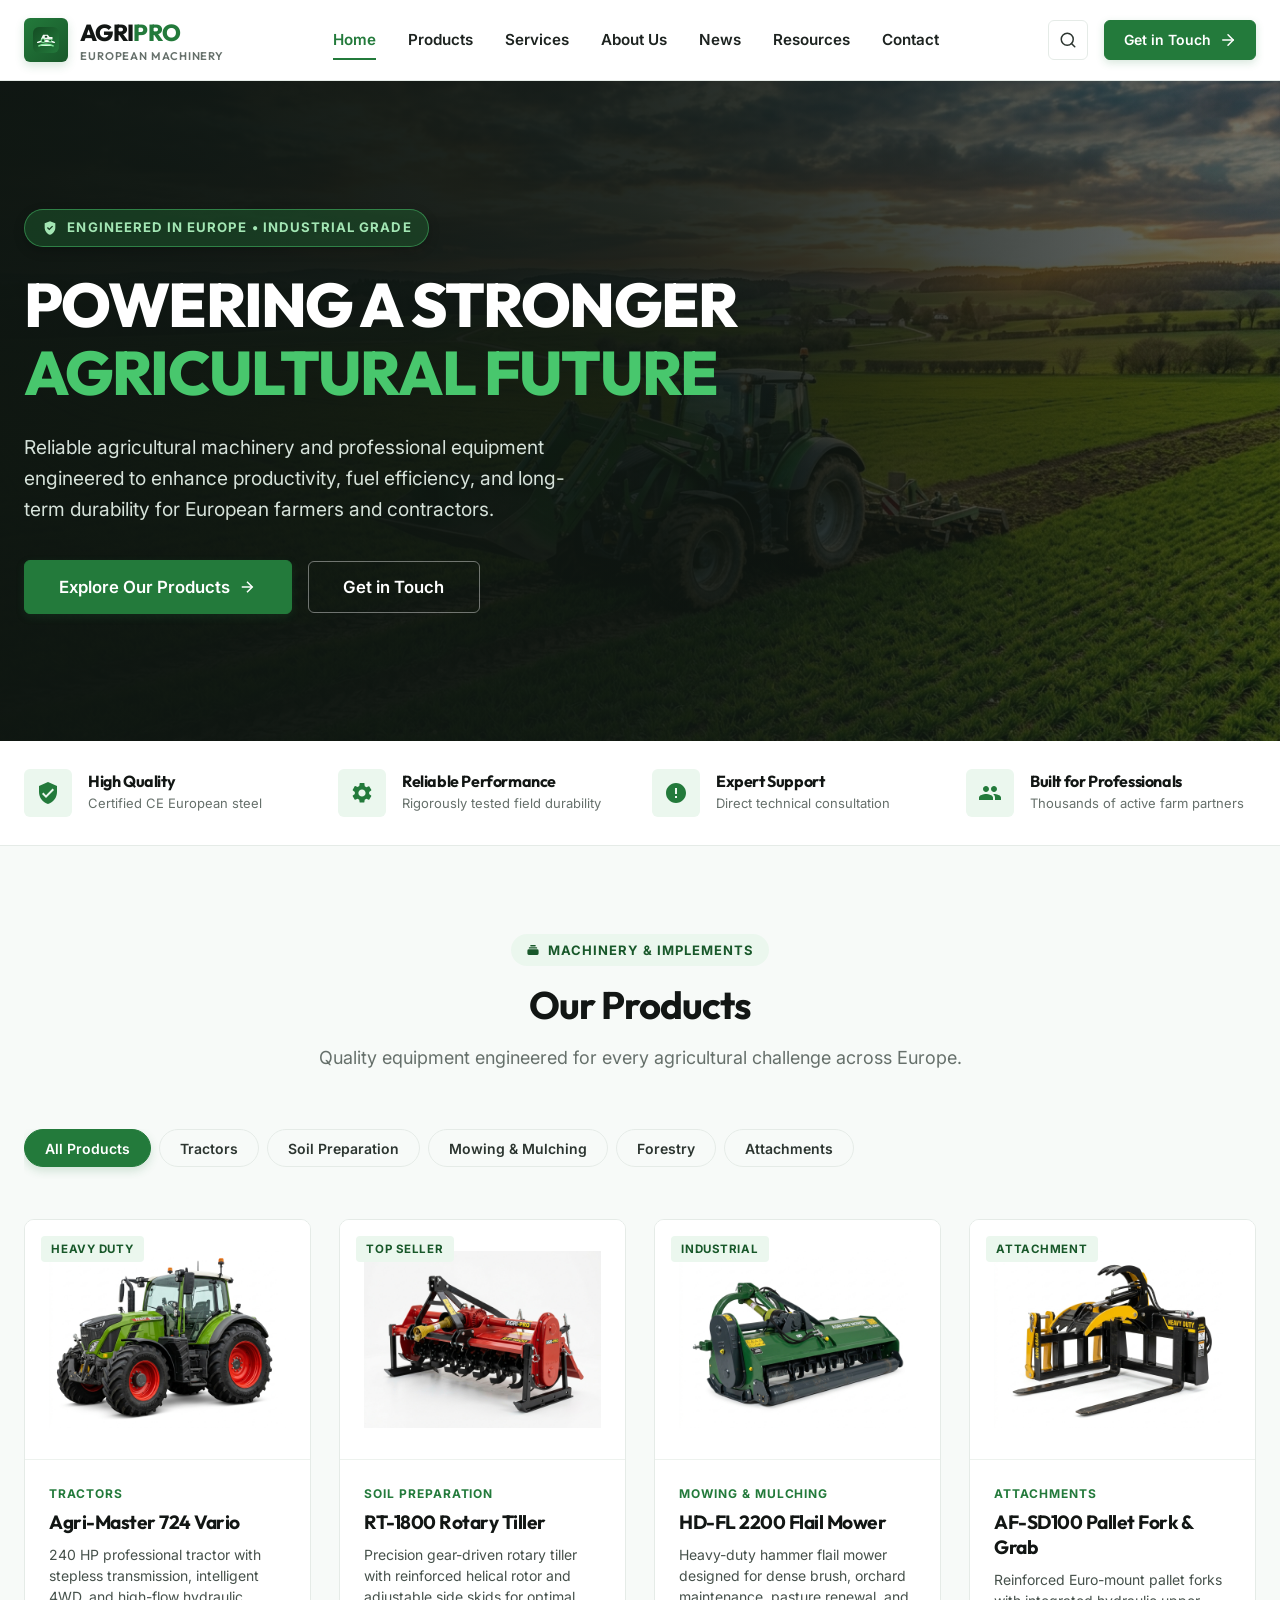
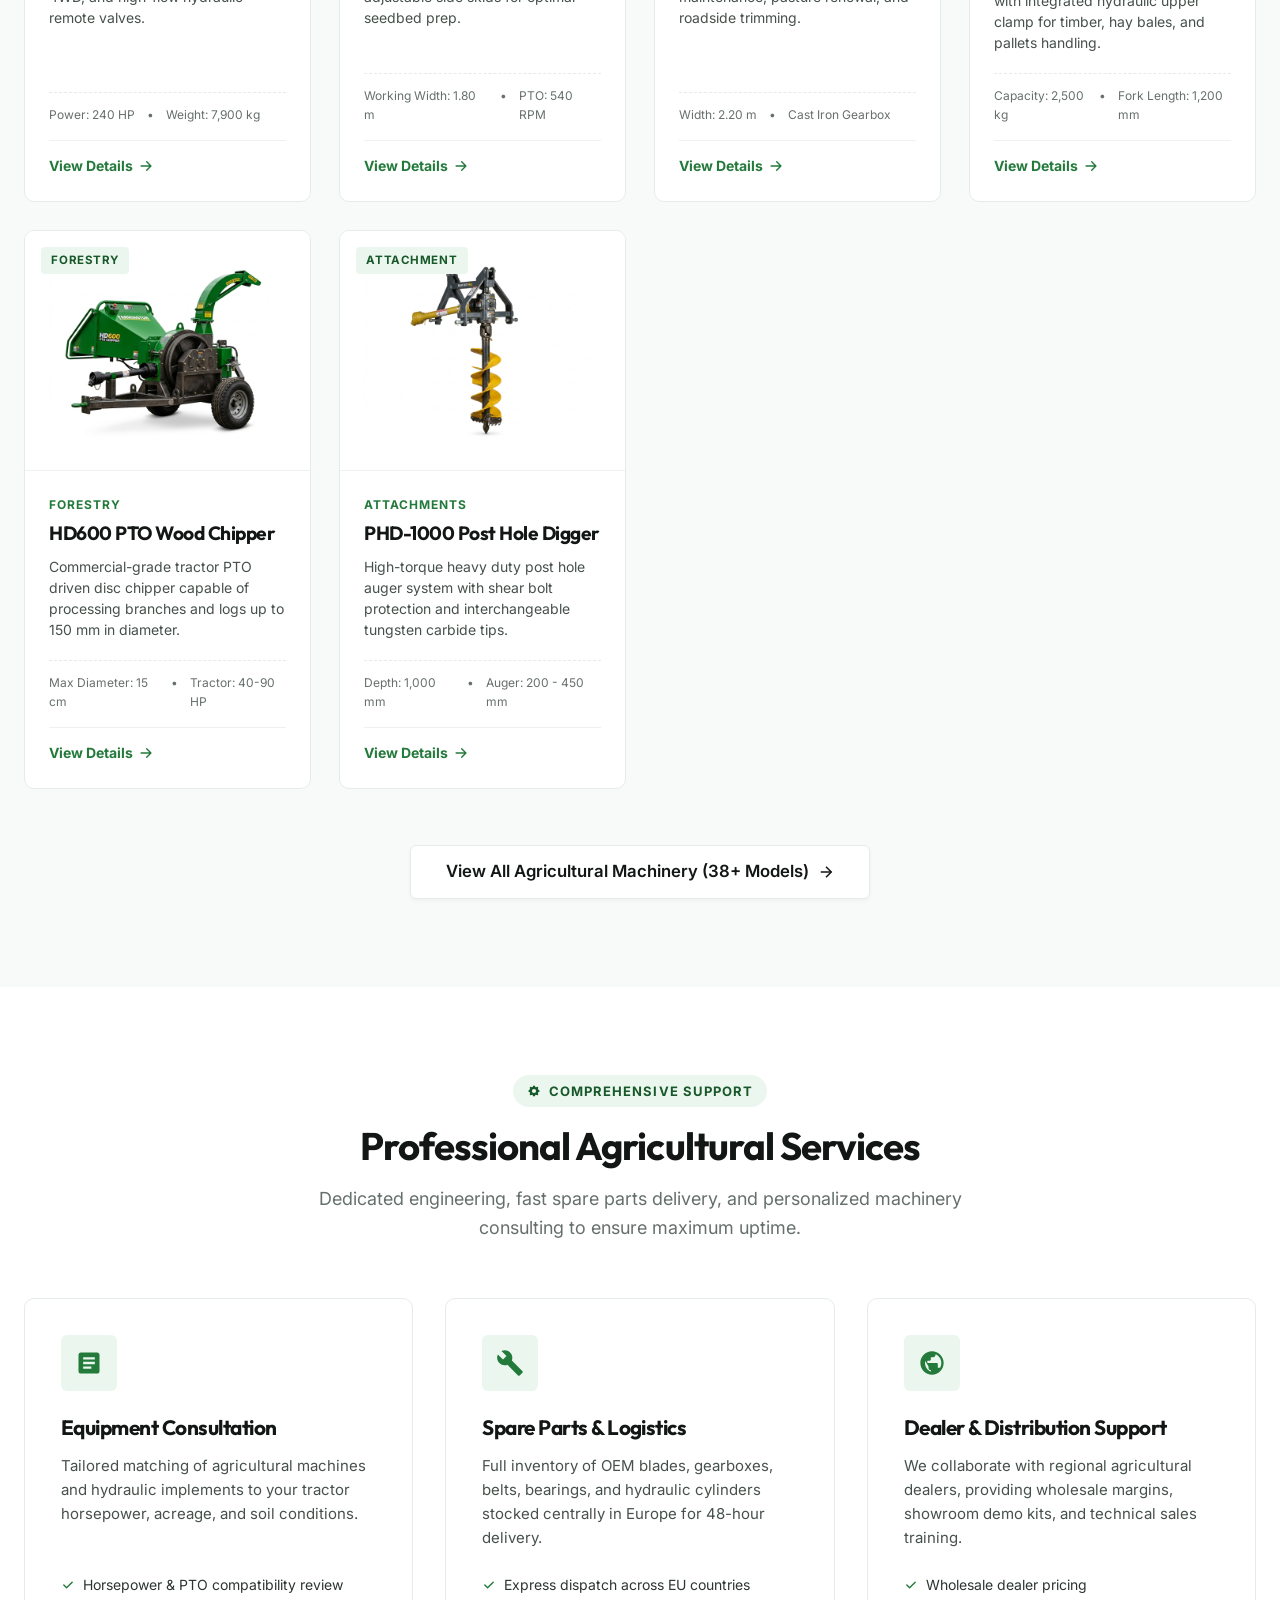
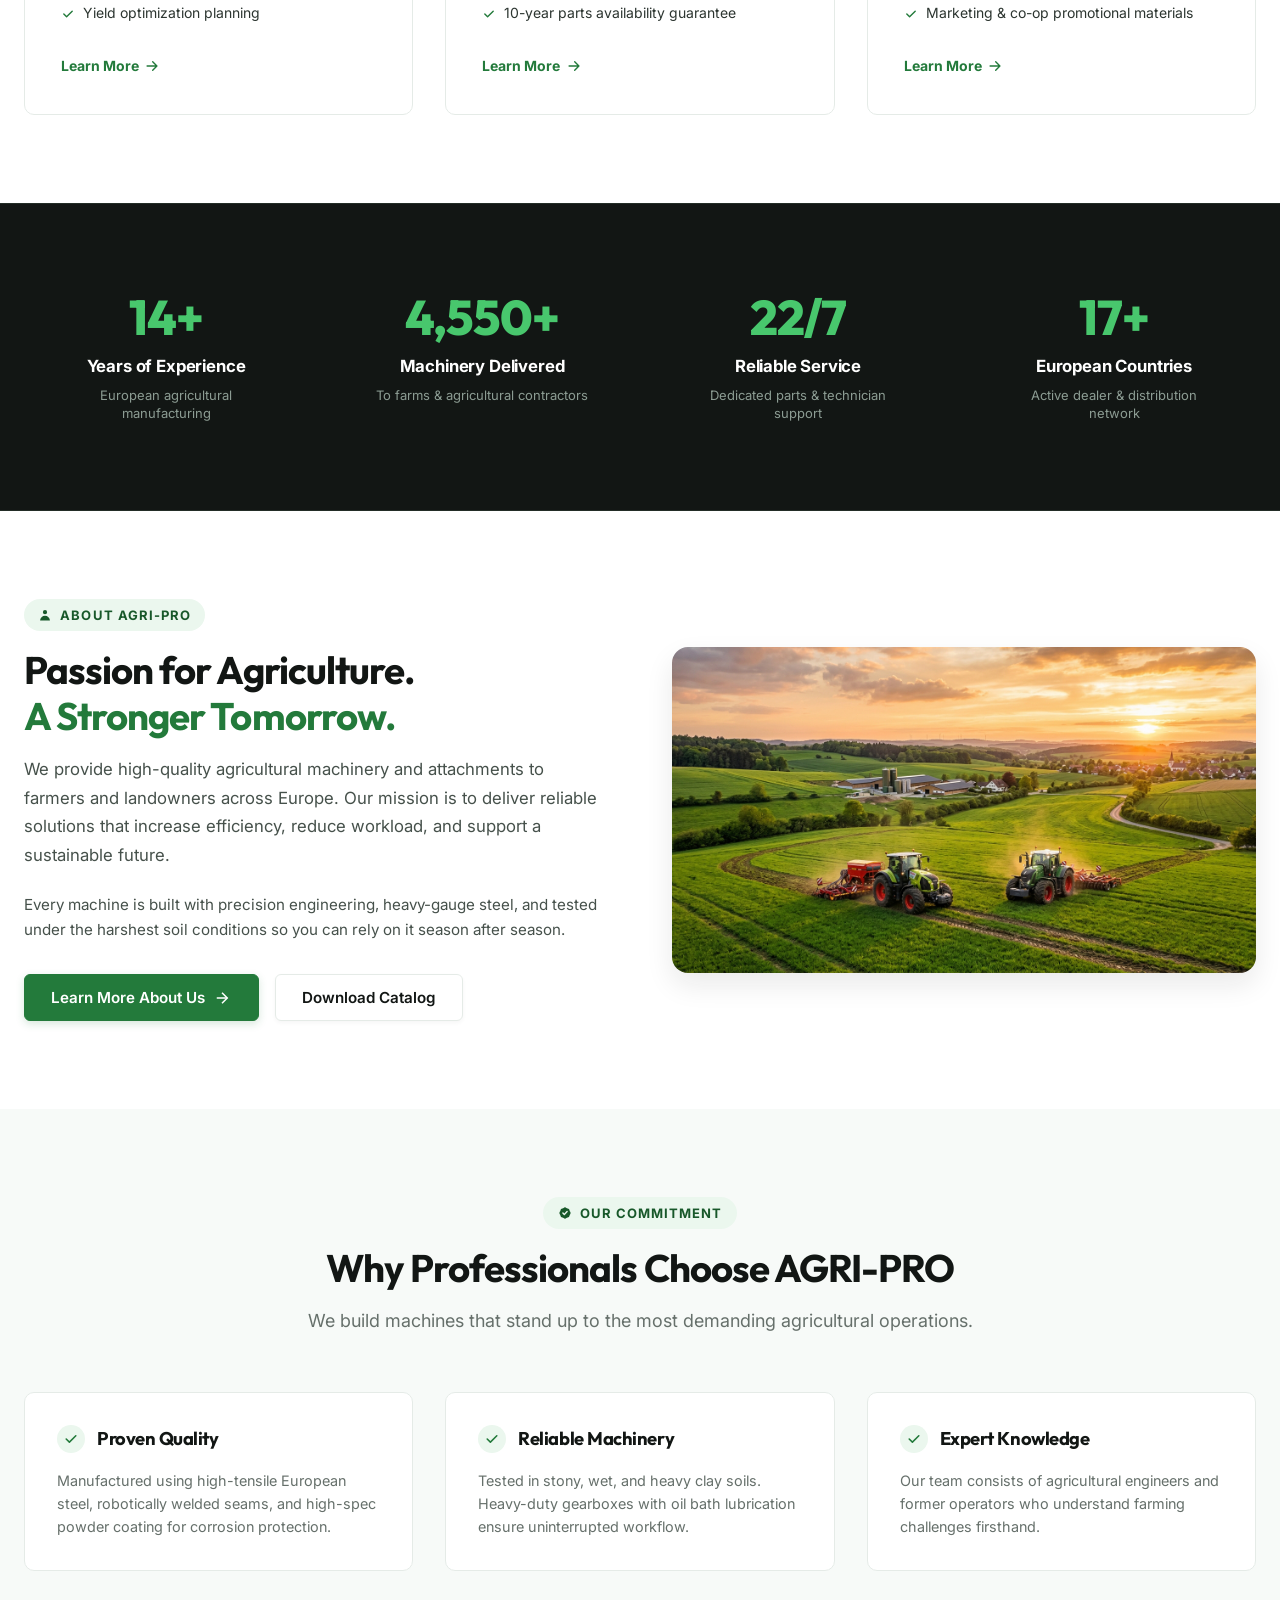
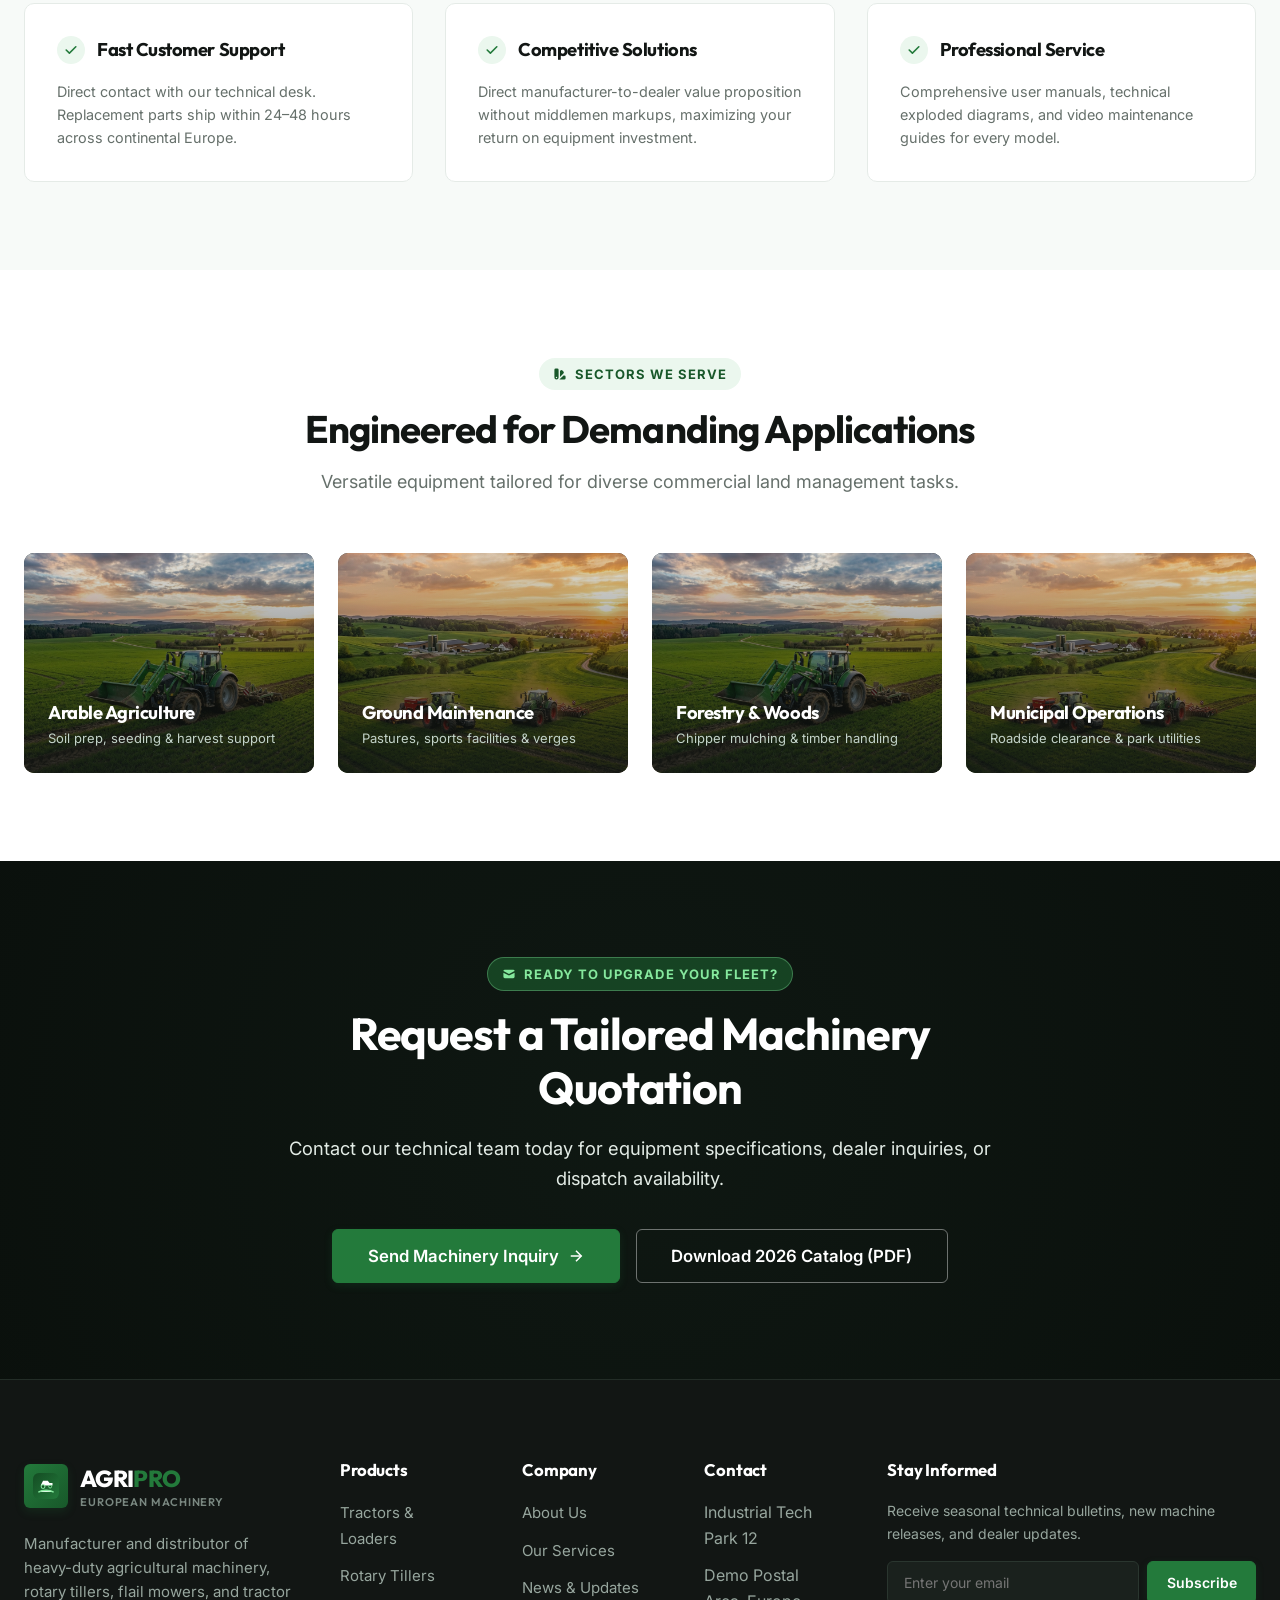
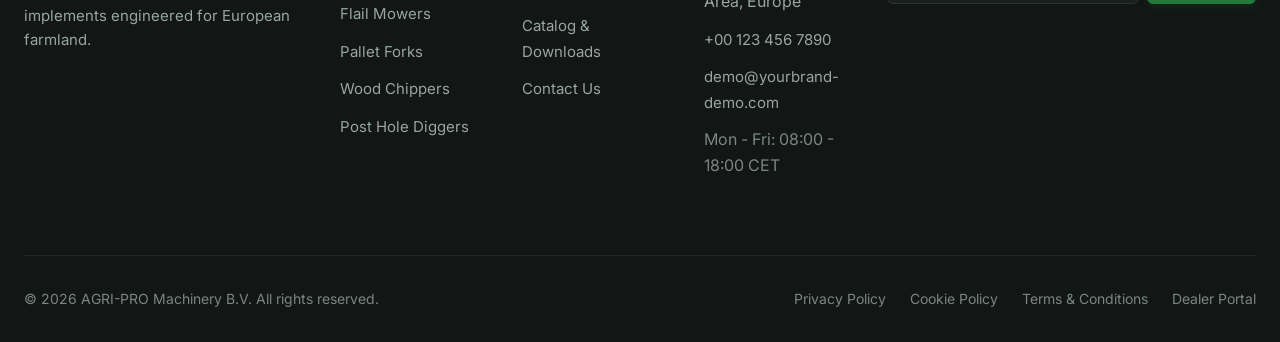
==== commit 297cc6b8: "deploy: 3c098ef226732a588141a880902339dbf9f1f0ab" ====
--- a/agri-pro/index.html
+++ b/agri-pro/index.html
@@ -1,4 +1,4 @@
-<!DOCTYPE html>
+﻿<!DOCTYPE html>
 <html lang="en">
 <head>
   <meta charset="UTF-8">
@@ -128,7 +128,7 @@
 
     <div class="mobile-nav-footer">
       <p>Direct Inquiries & Support</p>
-      <a href="tel:+31123456789">+31 (0) 123 456 789</a>
+      <a href="tel:+001234567890">+00 (0) 123 456 789</a>
       <div style="margin-top: 1rem;">
         <a href="contact.html" class="btn btn-primary" style="width: 100%;">Request Quote</a>
       </div>
@@ -794,10 +794,10 @@
         <div>
           <h4 class="footer-title">Contact</h4>
           <ul class="footer-links">
-            <li><span style="color: #97A69E;">Industrieweg 12</span></li>
-            <li><span style="color: #97A69E;">1234 AB, Netherlands</span></li>
-            <li><a href="tel:+31123456789">+31 123 456 789</a></li>
-            <li><a href="mailto:info@agripro-equipment.com">info@agripro-equipment.com</a></li>
+            <li><span style="color: #97A69E;">Industrial Tech Park 12</span></li>
+            <li><span style="color: #97A69E;">Demo Postal Area, Europe</span></li>
+            <li><a href="tel:+001234567890">+00 123 456 7890</a></li>
+            <li><a href="mailto:demo@yourbrand-demo.com">demo@yourbrand-demo.com</a></li>
             <li><span style="color: #798780;">Mon - Fri: 08:00 - 18:00 CET</span></li>
           </ul>
         </div>
